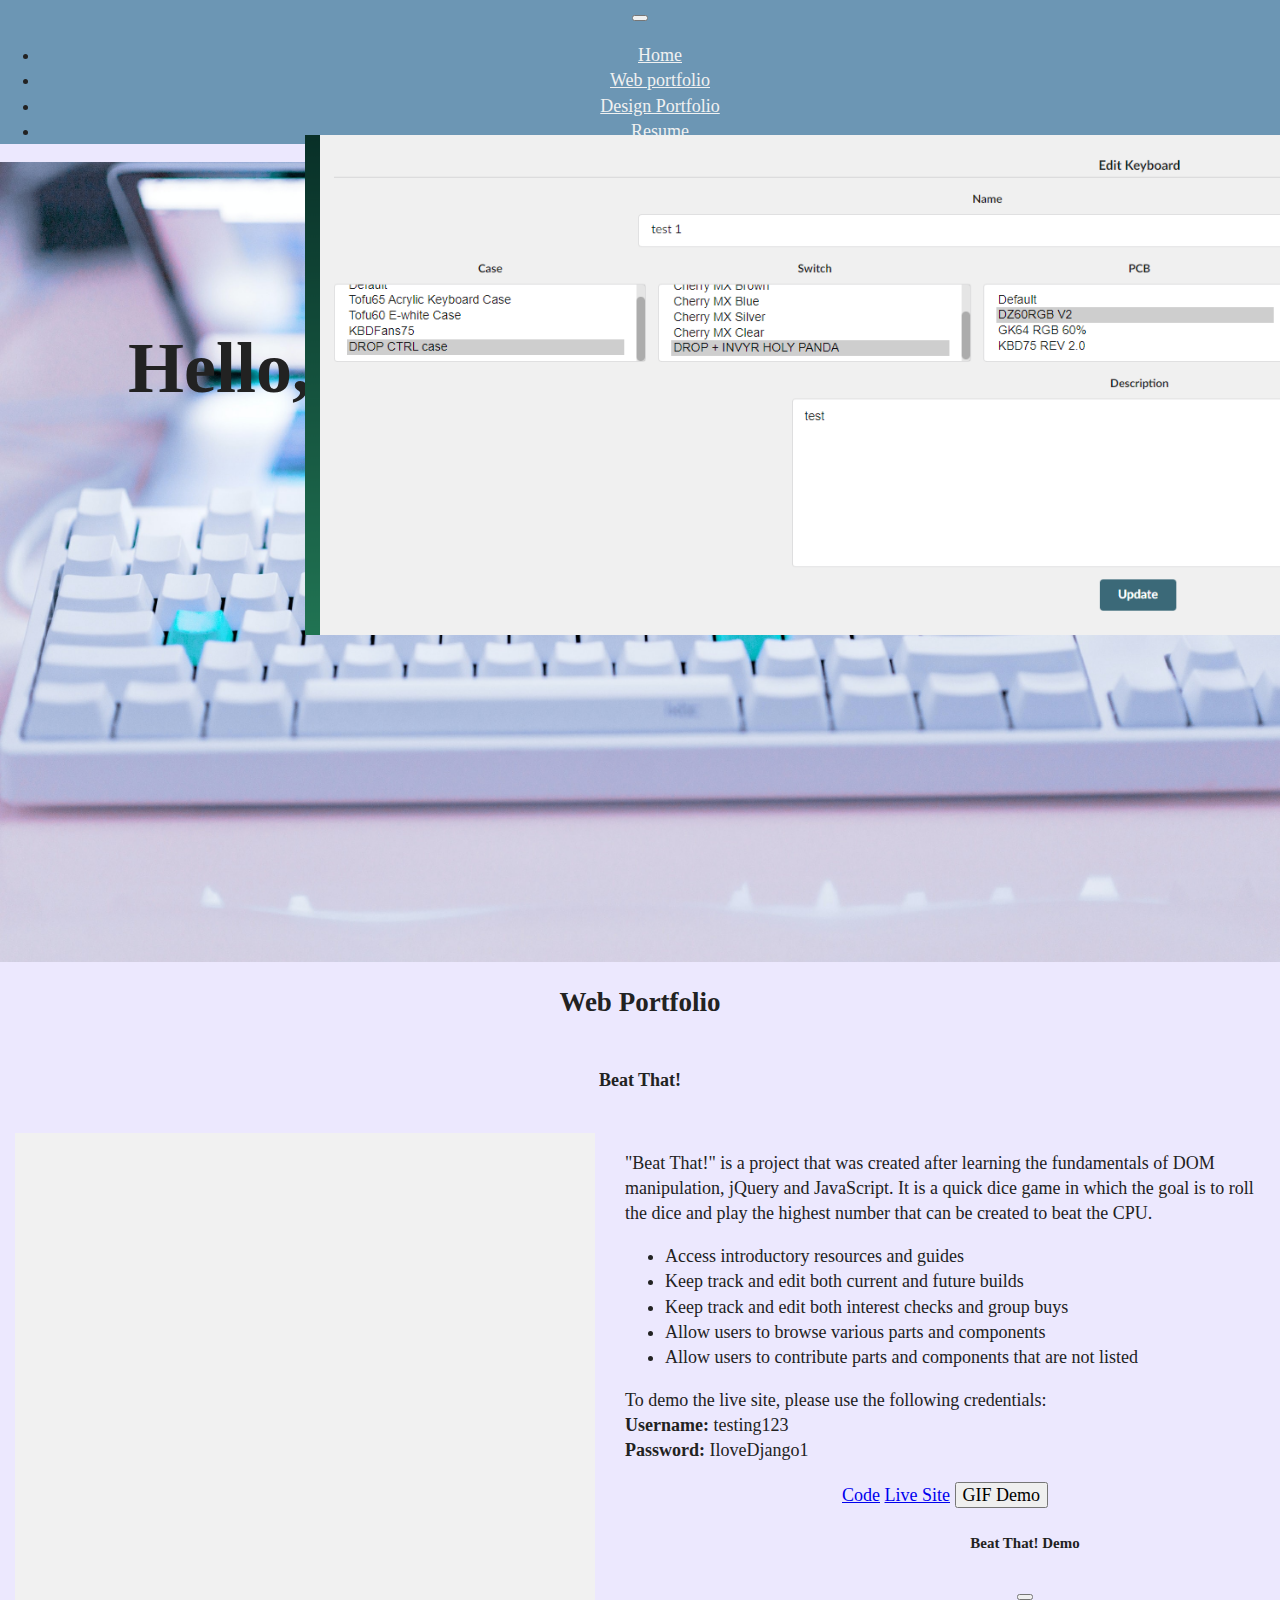
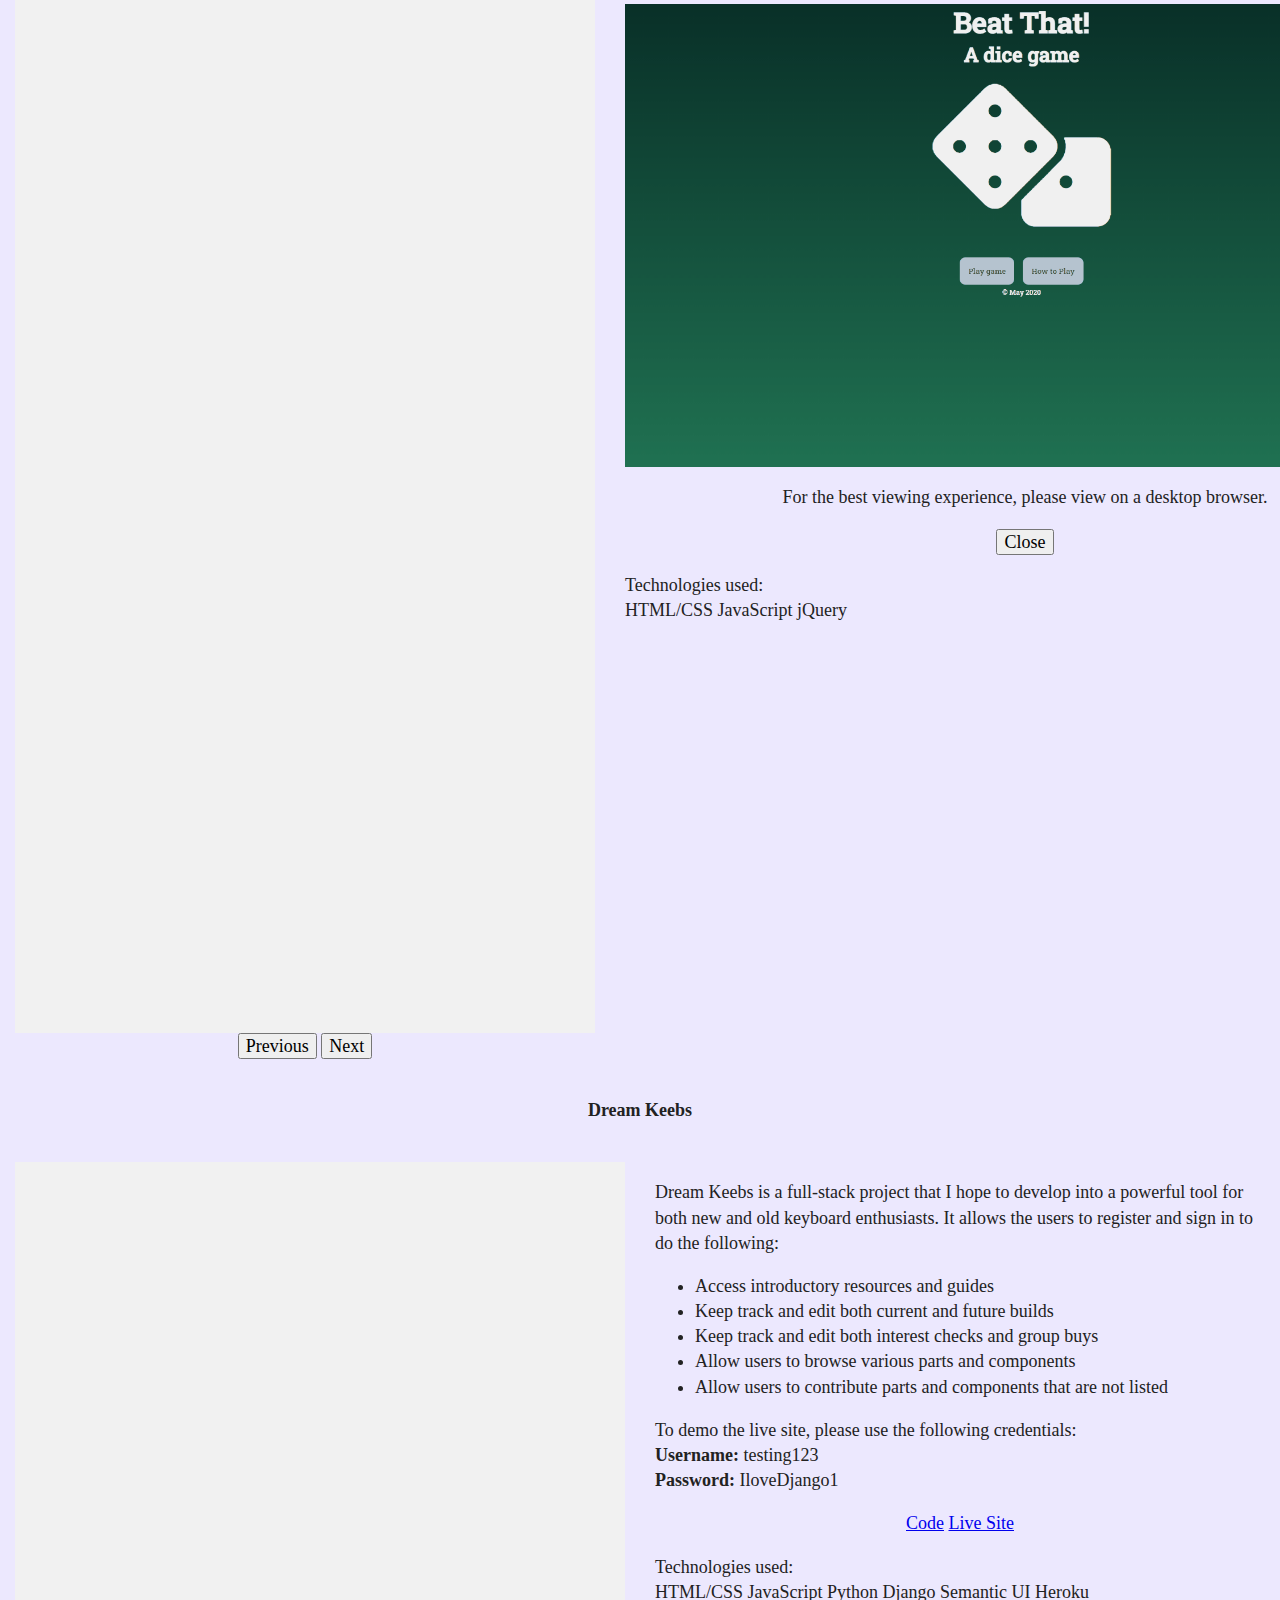
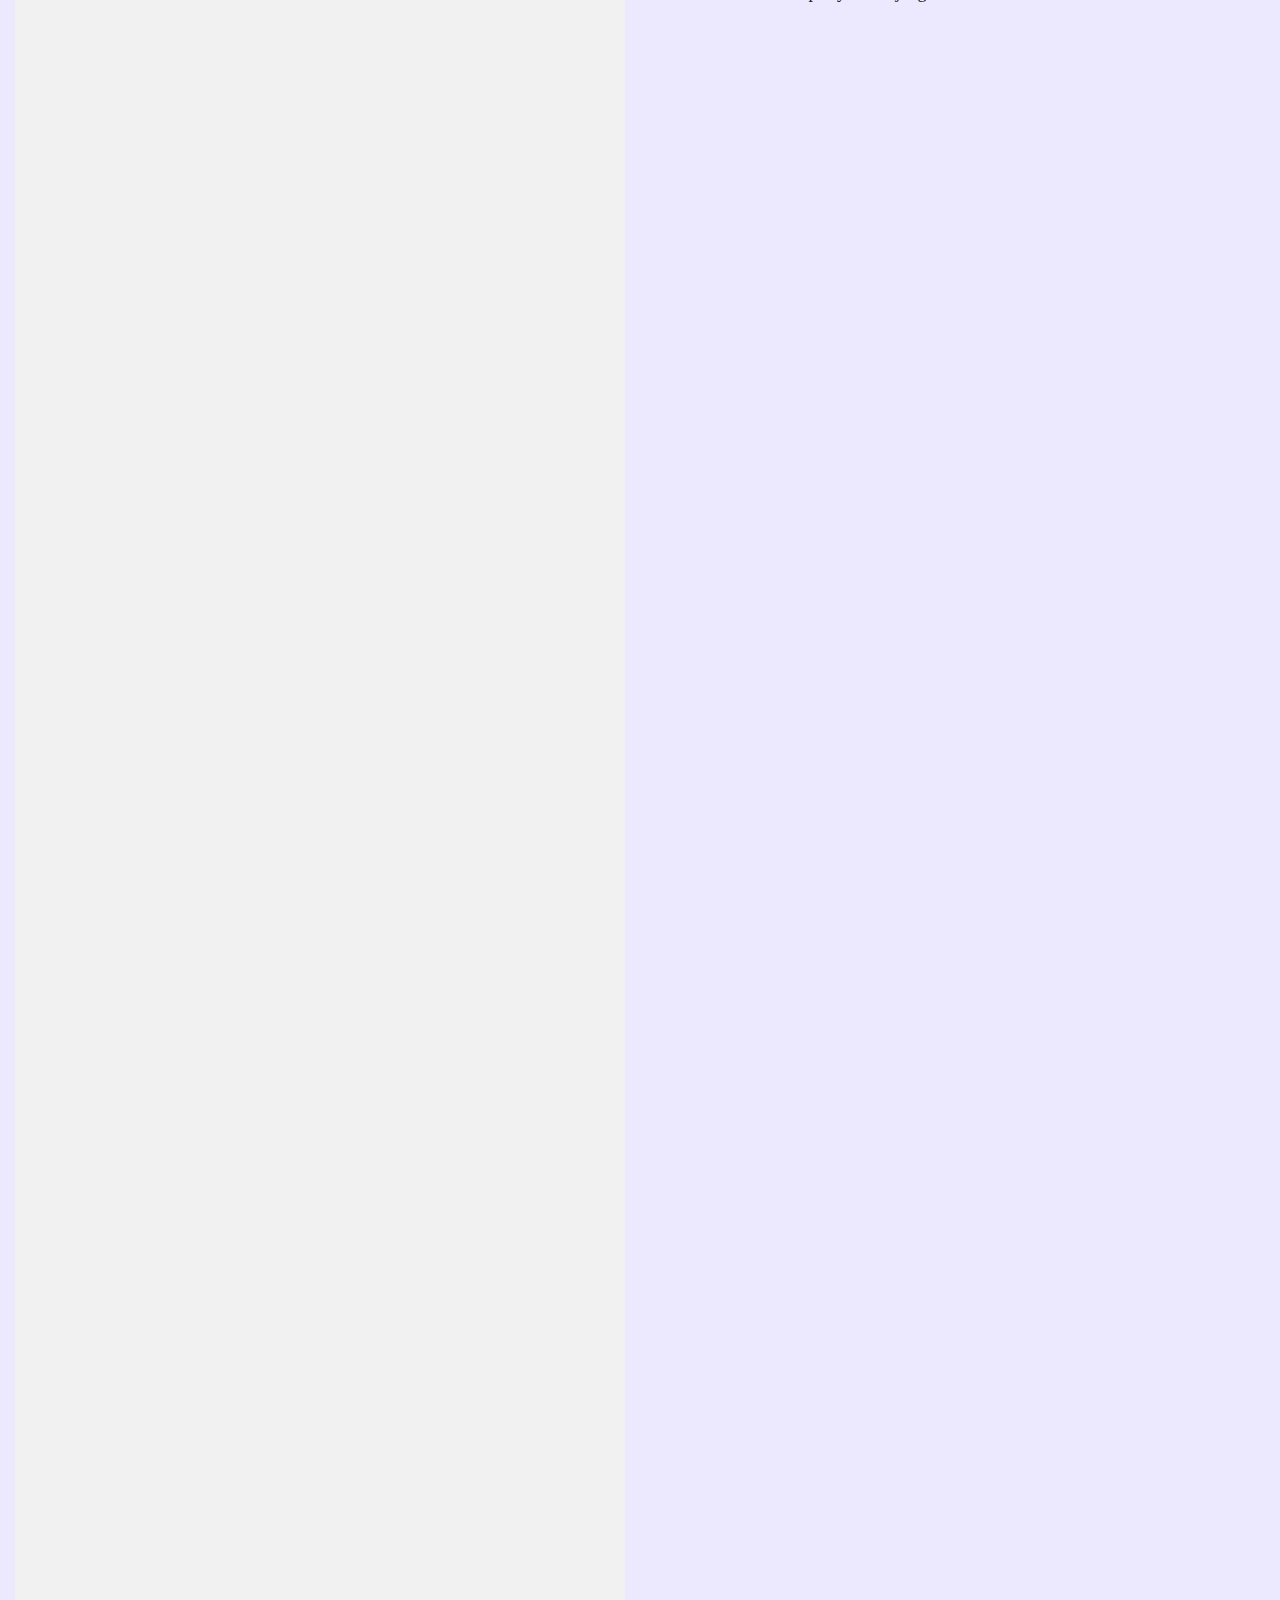
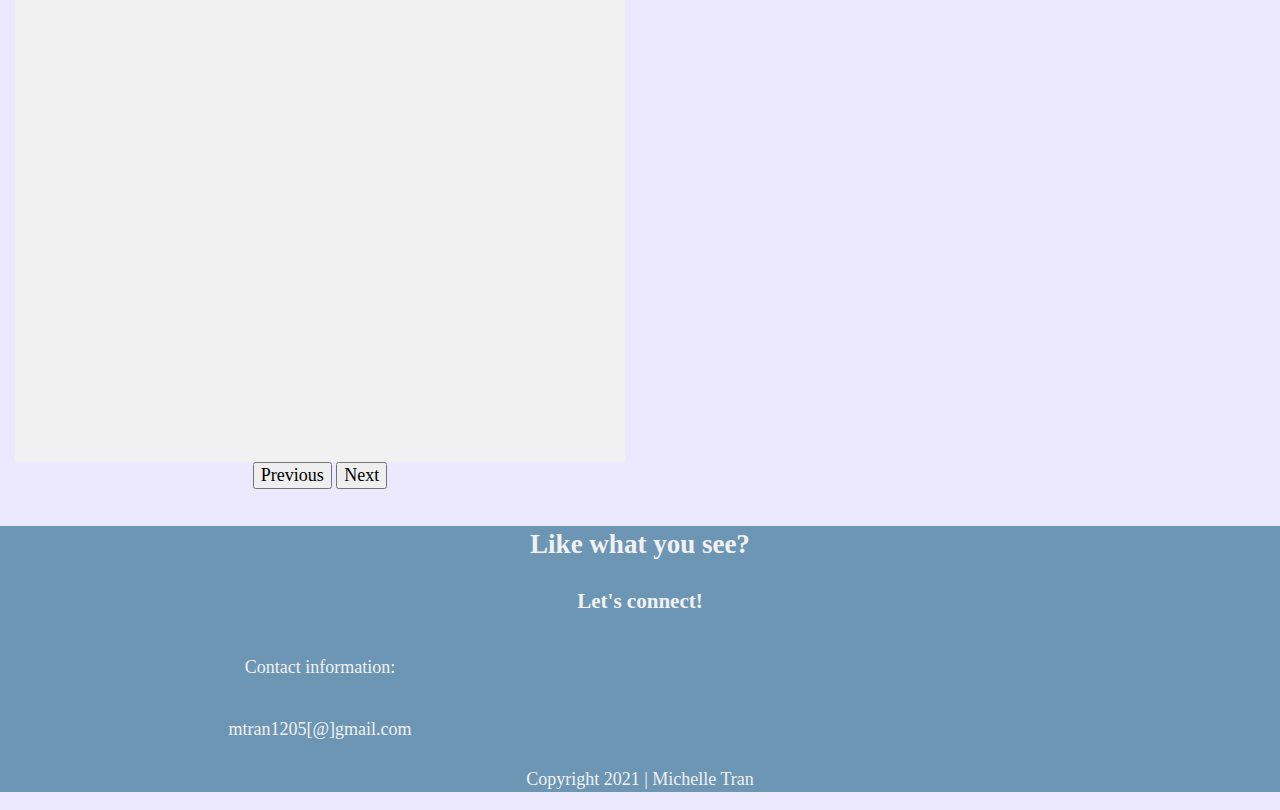
==== index.html @ 9d7ec7cc "Adds header to design page" ====
<!DOCTYPE html>
<html class="no-js" lang="">
  <head>
    <meta charset="utf-8" />
    <title>Michelle Tran Portfolio</title>
    <meta name="description" content="" />
    <meta name="viewport" content="width=device-width, initial-scale=1" />

    <meta property="og:title" content="" />
    <meta property="og:type" content="" />
    <meta property="og:url" content="" />
    <meta property="og:image" content="" />

    <link rel="manifest" href="site.webmanifest" />
    <link rel="apple-touch-icon" href="icon.png" />
    <!-- Place favicon.ico in the root directory -->
    <!-- Bootstrap -->
    <link
      href="https://cdn.jsdelivr.net/npm/bootstrap@5.0.0-beta3/dist/css/bootstrap.min.css"
      rel="stylesheet"
      integrity="sha384-eOJMYsd53ii+scO/bJGFsiCZc+5NDVN2yr8+0RDqr0Ql0h+rP48ckxlpbzKgwra6"
      crossorigin="anonymous"
    />
    <!-- CSS stylesheets -->
    <link rel="stylesheet" href="css/normalize.css" />
    <link rel="stylesheet" href="css/main.css" />
    <!-- fontawesome -->
    <link
      rel="stylesheet"
      href="https://cdnjs.cloudflare.com/ajax/libs/font-awesome/5.15.3/css/all.min.css"
      integrity="sha512-iBBXm8fW90+nuLcSKlbmrPcLa0OT92xO1BIsZ+ywDWZCvqsWgccV3gFoRBv0z+8dLJgyAHIhR35VZc2oM/gI1w=="
      crossorigin="anonymous"
    />
    <!-- Google fonts -->

    <meta name="theme-color" content="#fafafa" />
  </head>

  <body>
    <!-- Header content -->
    <!-- Nav bar -->
    <nav
      class="navbar navbar-expand-lg navbar-light"
      style="background-color: #6c96b4"
    >
      <div class="container-fluid">
        <a class="navbar-brand" href="#"></a>
        <button
          class="navbar-toggler"
          type="button"
          data-bs-toggle="collapse"
          data-bs-target="#navbarTogglerDemo02"
          aria-controls="navbarTogglerDemo02"
          aria-expanded="false"
          aria-label="Toggle navigation"
        >
          <span class="navbar-toggler-icon"></span>
        </button>
        <div class="collapse navbar-collapse" id="navbarTogglerDemo02">
          <ul class="navbar-nav me-auto mb-2 mb-lg-0">
            <li class="nav-item">
              <a class="nav-link" href="index.html">Home</a>
            </li>
            <li class="nav-item">
              <a class="nav-link" href="#web-portfolio">Web portfolio</a>
            </li>
            <li class="nav-item">
              <a class="nav-link" href="/pages/design-page/index.html"
                >Design Portfolio</a
              >
            </li>
            <li class="nav-item">
              <a class="nav-link" href="/pages/resume-page/index.html"
                >Resume</a
              >
            </li>
          </ul>
        </div>
      </div>
    </nav>

    <!-- Hero area -->
    <header>
      <div class="hero-area">
        <h1>Hello, I'm Michelle.</h1>
        <h3 class="about">
          I'm an aspiring web developer with an interest in art, design, and
          keyboards.
        </h3>
      </div>
    </header>

    <!-- Web portfolio content -->
    <div class="container" id="web-portfolio">
      <h2>Web Portfolio</h2>
      <!-- Beat That! -->
      <div class="portfolio-item">
        <h4>Beat That!</h4>
        <div class="portfolio-item-content">
          <div class="portfolio-item-images">
            <!-- Carousel for web images -->
            <div
              id="carousel-1"
              class="carousel slide"
              data-bs-ride="carousel"
              data-bs-interval="false"
            >
              <div class="carousel-inner" role="listbox">
                <div class="carousel-item active">
                  <img
                    src="/img/beat-that/1.png"
                    class="d-block w-100 rounded img-fluid"
                    alt="..."
                  />
                </div>
                <div class="carousel-item">
                  <img
                    src="img/beat-that/2.png"
                    class="d-block w-100 rounded img-fluid"
                    alt="..."
                  />
                </div>
                <div class="carousel-item">
                  <img
                    src="/img/beat-that/3.png"
                    class="d-block w-100 rounded img-fluid"
                    alt="..."
                  />
                </div>
              </div>
              <button
                class="carousel-control-prev"
                type="button"
                data-bs-target="#carousel-1"
                data-bs-slide="prev"
              >
                <span
                  class="carousel-control-prev-icon"
                  aria-hidden="true"
                ></span>
                <span class="visually-hidden">Previous</span>
              </button>
              <button
                class="carousel-control-next"
                type="button"
                data-bs-target="#carousel-1"
                data-bs-slide="next"
              >
                <span
                  class="carousel-control-next-icon"
                  aria-hidden="true"
                ></span>
                <span class="visually-hidden">Next</span>
              </button>
            </div>
          </div>
          <!-- item description -->
          <div class="portfolio-item-info">
            <p class="portfolio-item-description">
              "Beat That!" is a project that was created after learning the
              fundamentals of DOM manipulation, jQuery and JavaScript. It is a
              quick dice game in which the goal is to roll the dice and play the
              highest number that can be created to beat the CPU.
            </p>
            <ul>
              <li>Access introductory resources and guides</li>
              <li>Keep track and edit both current and future builds</li>
              <li>Keep track and edit both interest checks and group buys</li>
              <li>Allow users to browse various parts and components</li>
              <li>
                Allow users to contribute parts and components that are not
                listed
              </li>
            </ul>
            <p class="portfolio-item-description">
              To demo the live site, please use the following credentials:
              <br />
              <b>Username:</b> testing123
              <br />
              <b>Password:</b> IloveDjango1
            </p>
            <div class="buttons">
              <a
                class="btn btn-primary"
                href="https://github.com/meeshers/beat-that"
                target="_BLANK"
                role="button"
                >Code</a
              >
              <a
                class="btn btn-primary"
                href="https://meeshers.github.io/beat-that/"
                target="_BLANK"
                role="button"
                >Live Site</a
              >
              <!-- GIF demo -->
              <!-- Button trigger modal -->
              <button
                type="button"
                class="btn btn-primary"
                data-bs-toggle="modal"
                data-bs-target="#beat-that"
              >
                GIF Demo
              </button>
              <!-- Modal -->
              <div
                class="modal fade"
                id="beat-that"
                tabindex="-1"
                aria-labelledby="beatThat"
                aria-hidden="true"
              >
                <div class="modal-dialog">
                  <div class="modal-content">
                    <div class="modal-header">
                      <h5 class="modal-title" id="beatThat">Beat That! Demo</h5>
                      <button
                        type="button"
                        class="btn-close"
                        data-bs-dismiss="modal"
                        aria-label="Close"
                      ></button>
                    </div>
                    <div class="modal-body">
                      <img
                        src="/img/beat-that/beat-that.gif"
                        alt=""
                        srcset=""
                      />
                      <p>
                        For the best viewing experience, please view on a
                        desktop browser.
                      </p>
                    </div>
                    <div class="modal-footer">
                      <button
                        type="button"
                        class="btn btn-secondary"
                        data-bs-dismiss="modal"
                      >
                        Close
                      </button>
                    </div>
                  </div>
                </div>
              </div>
              <!-- END MODAL -->
            </div>
            <!-- Technologies used -->
            <div class="technologies">
              <p class="portfolio-item-description">
                Technologies used:
                <br />
                <span class="badge rounded-pill bg-primary">HTML/CSS</span>
                <span class="badge rounded-pill bg-primary">JavaScript</span>
                <span class="badge rounded-pill bg-primary">jQuery</span>
              </p>
            </div>
          </div>
        </div>
      </div>

      <!-- Dream  Keebs -->
      <div class="portfolio-item">
        <h4>Dream Keebs</h4>
        <div class="portfolio-item-content">
          <div class="portfolio-item-images">
            <!-- Carousel for web images -->
            <div
              id="carousel-2"
              class="carousel slide"
              data-bs-ride="carousel"
              data-bs-interval="false"
            >
              <div class="carousel-inner" role="listbox">
                <div class="carousel-item active">
                  <img
                    src="/img/keeb-dreams/home.jpg"
                    class="d-block w-100 rounded img-fluid"
                    alt="..."
                  />
                </div>
                <div class="carousel-item">
                  <img
                    src="img/keeb-dreams/profile.png"
                    class="d-block w-100 rounded img-fluid"
                    alt="..."
                  />
                </div>
                <div class="carousel-item">
                  <img
                    src="img/keeb-dreams/discover.png"
                    class="d-block w-100 rounded img-fluid"
                    alt="..."
                  />
                </div>
                <div class="carousel-item">
                  <img
                    src="img/keeb-dreams/parts.png"
                    class="d-block w-100 rounded img-fluid"
                    alt="..."
                  />
                </div>
                <div class="carousel-item">
                  <img
                    src="img/keeb-dreams/edit.png"
                    class="d-block w-100 rounded img-fluid"
                    alt="..."
                  />
                </div>
              </div>
              <button
                class="carousel-control-prev"
                type="button"
                data-bs-target="#carousel-2"
                data-bs-slide="prev"
              >
                <span
                  class="carousel-control-prev-icon"
                  aria-hidden="true"
                ></span>
                <span class="visually-hidden">Previous</span>
              </button>
              <button
                class="carousel-control-next"
                type="button"
                data-bs-target="#carousel-2"
                data-bs-slide="next"
              >
                <span
                  class="carousel-control-next-icon"
                  aria-hidden="true"
                ></span>
                <span class="visually-hidden">Next</span>
              </button>
            </div>
          </div>
          <!-- item description -->
          <div class="portfolio-item-info">
            <p class="portfolio-item-description">
              Dream Keebs is a full-stack project that I hope to develop into a
              powerful tool for both new and old keyboard enthusiasts. It allows
              the users to register and sign in to do the following:
            </p>
            <ul>
              <li>Access introductory resources and guides</li>
              <li>Keep track and edit both current and future builds</li>
              <li>Keep track and edit both interest checks and group buys</li>
              <li>Allow users to browse various parts and components</li>
              <li>
                Allow users to contribute parts and components that are not
                listed
              </li>
            </ul>
            <p class="portfolio-item-description">
              To demo the live site, please use the following credentials:
              <br />
              <b>Username:</b> testing123
              <br />
              <b>Password:</b> IloveDjango1
            </p>
            <div class="buttons">
              <a
                class="btn btn-primary"
                href="https://github.com/meeshers/cute_keebs"
                target="_BLANK"
                role="button"
                >Code</a
              >
              <a
                class="btn btn-primary"
                href="https://dream-keebs.herokuapp.com/"
                target="_BLANK"
                role="button"
                >Live Site</a
              >
              <!-- Add gif demo? -->
            </div>
            <!-- Technologies used -->
            <div class="technologies">
              <p class="portfolio-item-description">
                Technologies used:
                <br />
                <span class="badge rounded-pill bg-primary">HTML/CSS</span>
                <span class="badge rounded-pill bg-primary">JavaScript</span>
                <span class="badge rounded-pill bg-primary">Python</span>
                <span class="badge rounded-pill bg-primary">Django</span>
                <span class="badge rounded-pill bg-primary">Semantic UI</span>
                <span class="badge rounded-pill bg-primary">Heroku</span>
              </p>
            </div>
          </div>
        </div>
      </div>
    </div>

    <!-- End web portfolio -->

    <!-- Footer -->
    <footer>
      <h2>Like what you see?</h2>
      <h3>Let's connect!</h3>
      <div class="footer-content">
        <div class="contact">
          <p>Contact information:</p>
          <i class="fas fa-envelope"></i> mtran1205[@]gmail.com
        </div>
        <div class="social">
          <a href="https://www.linkedin.com/in/mich-tran/" target="_BLANK"
            ><i class="fab fa-linkedin"></i
          ></a>
          <a href="https://github.com/meeshers" target="_BLANK"
            ><i class="fab fa-github-square"></i
          ></a>
        </div>
      </div>
      <p>Copyright 2021 | Michelle Tran</p>
    </footer>

    <!-- Scripts -->
    <script
      src="https://cdn.jsdelivr.net/npm/bootstrap@5.0.0-beta3/dist/js/bootstrap.bundle.min.js"
      integrity="sha384-JEW9xMcG8R+pH31jmWH6WWP0WintQrMb4s7ZOdauHnUtxwoG2vI5DkLtS3qm9Ekf"
      crossorigin="anonymous"
    ></script>
    <script src="js/vendor/modernizr-3.11.2.min.js"></script>
    <script src="js/plugins.js"></script>
    <script src="js/main.js"></script>

    <!-- Google Analytics: change UA-XXXXX-Y to be your site's ID. -->
    <script>
      window.ga = function () {
        ga.q.push(arguments);
      };
      ga.q = [];
      ga.l = +new Date();
      ga("create", "UA-XXXXX-Y", "auto");
      ga("set", "anonymizeIp", true);
      ga("set", "transport", "beacon");
      ga("send", "pageview");
    </script>
    <script src="https://www.google-analytics.com/analytics.js" async></script>
  </body>
</html>
---- css/main.css ----
/*! HTML5 Boilerplate v8.0.0 | MIT License | https://html5boilerplate.com/ */

/* main.css 2.1.0 | MIT License | https://github.com/h5bp/main.css#readme */
/*
 * What follows is the result of much research on cross-browser styling.
 * Credit left inline and big thanks to Nicolas Gallagher, Jonathan Neal,
 * Kroc Camen, and the H5BP dev community and team.
 */

/* ==========================================================================
   Base styles: opinionated defaults
   ========================================================================== */

html {
  color: #222;
  font-size: 1em;
  line-height: 1.4;
}

/*
 * Remove text-shadow in selection highlight:
 * https://twitter.com/miketaylr/status/12228805301
 *
 * Vendor-prefixed and regular ::selection selectors cannot be combined:
 * https://stackoverflow.com/a/16982510/7133471
 *
 * Customize the background color to match your design.
 */

::-moz-selection {
  background: #b3d4fc;
  text-shadow: none;
}

::selection {
  background: #b3d4fc;
  text-shadow: none;
}

/*
 * A better looking default horizontal rule
 */

hr {
  display: block;
  height: 1px;
  border: 0;
  border-top: 1px solid #ccc;
  margin: 1em 0;
  padding: 0;
}

/*
 * Remove the gap between audio, canvas, iframes,
 * images, videos and the bottom of their containers:
 * https://github.com/h5bp/html5-boilerplate/issues/440
 */

audio,
canvas,
iframe,
img,
svg,
video {
  vertical-align: middle;
}

/*
 * Remove default fieldset styles.
 */

fieldset {
  border: 0;
  margin: 0;
  padding: 0;
}

/*
 * Allow only vertical resizing of textareas.
 */

textarea {
  resize: vertical;
}

/* ==========================================================================
   Author's custom styles
   ========================================================================== */
body {
  font-size: 18px;
  text-align: center;
  background-color: #ECE8FE;
}

/* HEADER STYLES */
header {
  background: url("../img/hero-image.jpg");
  background-size: cover;
  background-position: center;
  margin: 0 auto;
  height: 600px;
}

header .hero-area h1 {
  font-size: 2.5em;
  position: absolute;
  top: 25%;
}

header .hero-area h3 {
  font-size: 1.5em;
  position: absolute;
  bottom: 25%;
  padding: 10px;
}

/* NAV BAR STYLES */
.navbar-nav .nav-item .nav-link {
  color: #f1f1f1;
}

/* PORTFOLIO ITEM STYLES */
.portfolio-item {
  display: flex;
  flex-direction: column;
}

.portfolio-item-description {
  text-align: left;
}

.carousel-inner > .carousel-item {
  background-color:#f1f1f1;
  height: 300px;
}

.carousel-inner > .carousel-item > img {
  position: absolute;
  top: 15%;
  max-height: 300px;
  width: auto;
}

.portfolio-item-info ul li{
  text-align: left;
}

.modal-body img {
  width: 100%;
  height: auto;
}

/* FOOTER STYLES */
footer {
  background-color:#6c96b4;
  color: #f1f1f1;
  margin: 0 auto;
}

.footer-content {
  display: flex;
  flex-direction: column;
}

footer i {
  font-size: 2em;
}

.footer-content .social a {
  color: #f1f1f1;
}

/* ----------- Tablets larger than 768px wide ----------- */
@media (min-width: 768px) {

}

/* ----------- Monitors larger than 1200px wide ----------- */
@media (min-width: 1200px) {
  header {
    background: url("../img/hero-image.jpg");
    background-size: cover;
    background-position: center;
    margin: 0 auto;
    height: 800px;
  }

  header .hero-area h1 {
    font-size: 4em;
    position: absolute;
    top: 30%;
    left: 10%;
  }
  
  header .hero-area h3 {
    font-size: 3em;
    position: absolute;
    bottom: 25%;
    right: 3%;
    width: 65%;
  }

  .portfolio-item-content {
    display: flex;
    flex-direction: row;
  }

  .portfolio-item-content .portfolio-item-images,
  .portfolio-item-info {
    width: 50%;
    padding: 15px;
  }

  .carousel-inner > .carousel-item {
    background-color:#f1f1f1;
    height: 500px;
  }
  
  .carousel-inner > .carousel-item > img {
    position: absolute;
    max-height: 500px;
    width: auto;
  }

  .modal-content {
    width: 800px;
    height: auto;
  }

  .footer-content {
    display: flex;
    flex-direction: row;
  }

  .footer-content .contact,
  .footer-content .social {
    width: 50%;
  }

}

/* ==========================================================================
   Helper classes
   ========================================================================== */

/*
 * Hide visually and from screen readers
 */

.hidden,
[hidden] {
  display: none !important;
}

/*
 * Hide only visually, but have it available for screen readers:
 * https://snook.ca/archives/html_and_css/hiding-content-for-accessibility
 *
 * 1. For long content, line feeds are not interpreted as spaces and small width
 *    causes content to wrap 1 word per line:
 *    https://medium.com/@jessebeach/beware-smushed-off-screen-accessible-text-5952a4c2cbfe
 */

.sr-only {
  border: 0;
  clip: rect(0, 0, 0, 0);
  height: 1px;
  margin: -1px;
  overflow: hidden;
  padding: 0;
  position: absolute;
  white-space: nowrap;
  width: 1px;
  /* 1 */
}

/*
 * Extends the .sr-only class to allow the element
 * to be focusable when navigated to via the keyboard:
 * https://www.drupal.org/node/897638
 */

.sr-only.focusable:active,
.sr-only.focusable:focus {
  clip: auto;
  height: auto;
  margin: 0;
  overflow: visible;
  position: static;
  white-space: inherit;
  width: auto;
}

/*
 * Hide visually and from screen readers, but maintain layout
 */

.invisible {
  visibility: hidden;
}

/*
 * Clearfix: contain floats
 *
 * For modern browsers
 * 1. The space content is one way to avoid an Opera bug when the
 *    `contenteditable` attribute is included anywhere else in the document.
 *    Otherwise it causes space to appear at the top and bottom of elements
 *    that receive the `clearfix` class.
 * 2. The use of `table` rather than `block` is only necessary if using
 *    `:before` to contain the top-margins of child elements.
 */

.clearfix::before,
.clearfix::after {
  content: " ";
  display: table;
}

.clearfix::after {
  clear: both;
}

/* ==========================================================================
   EXAMPLE Media Queries for Responsive Design.
   These examples override the primary ('mobile first') styles.
   Modify as content requires.
   ========================================================================== */

@media only screen and (min-width: 35em) {
  /* Style adjustments for viewports that meet the condition */
}

@media print,
  (-webkit-min-device-pixel-ratio: 1.25),
  (min-resolution: 1.25dppx),
  (min-resolution: 120dpi) {
  /* Style adjustments for high resolution devices */
}

/* ==========================================================================
   Print styles.
   Inlined to avoid the additional HTTP request:
   https://www.phpied.com/delay-loading-your-print-css/
   ========================================================================== */

@media print {
  *,
  *::before,
  *::after {
    background: #fff !important;
    color: #000 !important;
    /* Black prints faster */
    box-shadow: none !important;
    text-shadow: none !important;
  }

  a,
  a:visited {
    text-decoration: underline;
  }

  a[href]::after {
    content: " (" attr(href) ")";
  }

  abbr[title]::after {
    content: " (" attr(title) ")";
  }

  /*
   * Don't show links that are fragment identifiers,
   * or use the `javascript:` pseudo protocol
   */
  a[href^="#"]::after,
  a[href^="javascript:"]::after {
    content: "";
  }

  pre {
    white-space: pre-wrap !important;
  }

  pre,
  blockquote {
    border: 1px solid #999;
    page-break-inside: avoid;
  }

  /*
   * Printing Tables:
   * https://web.archive.org/web/20180815150934/http://css-discuss.incutio.com/wiki/Printing_Tables
   */
  thead {
    display: table-header-group;
  }

  tr,
  img {
    page-break-inside: avoid;
  }

  p,
  h2,
  h3 {
    orphans: 3;
    widows: 3;
  }

  h2,
  h3 {
    page-break-after: avoid;
  }
}
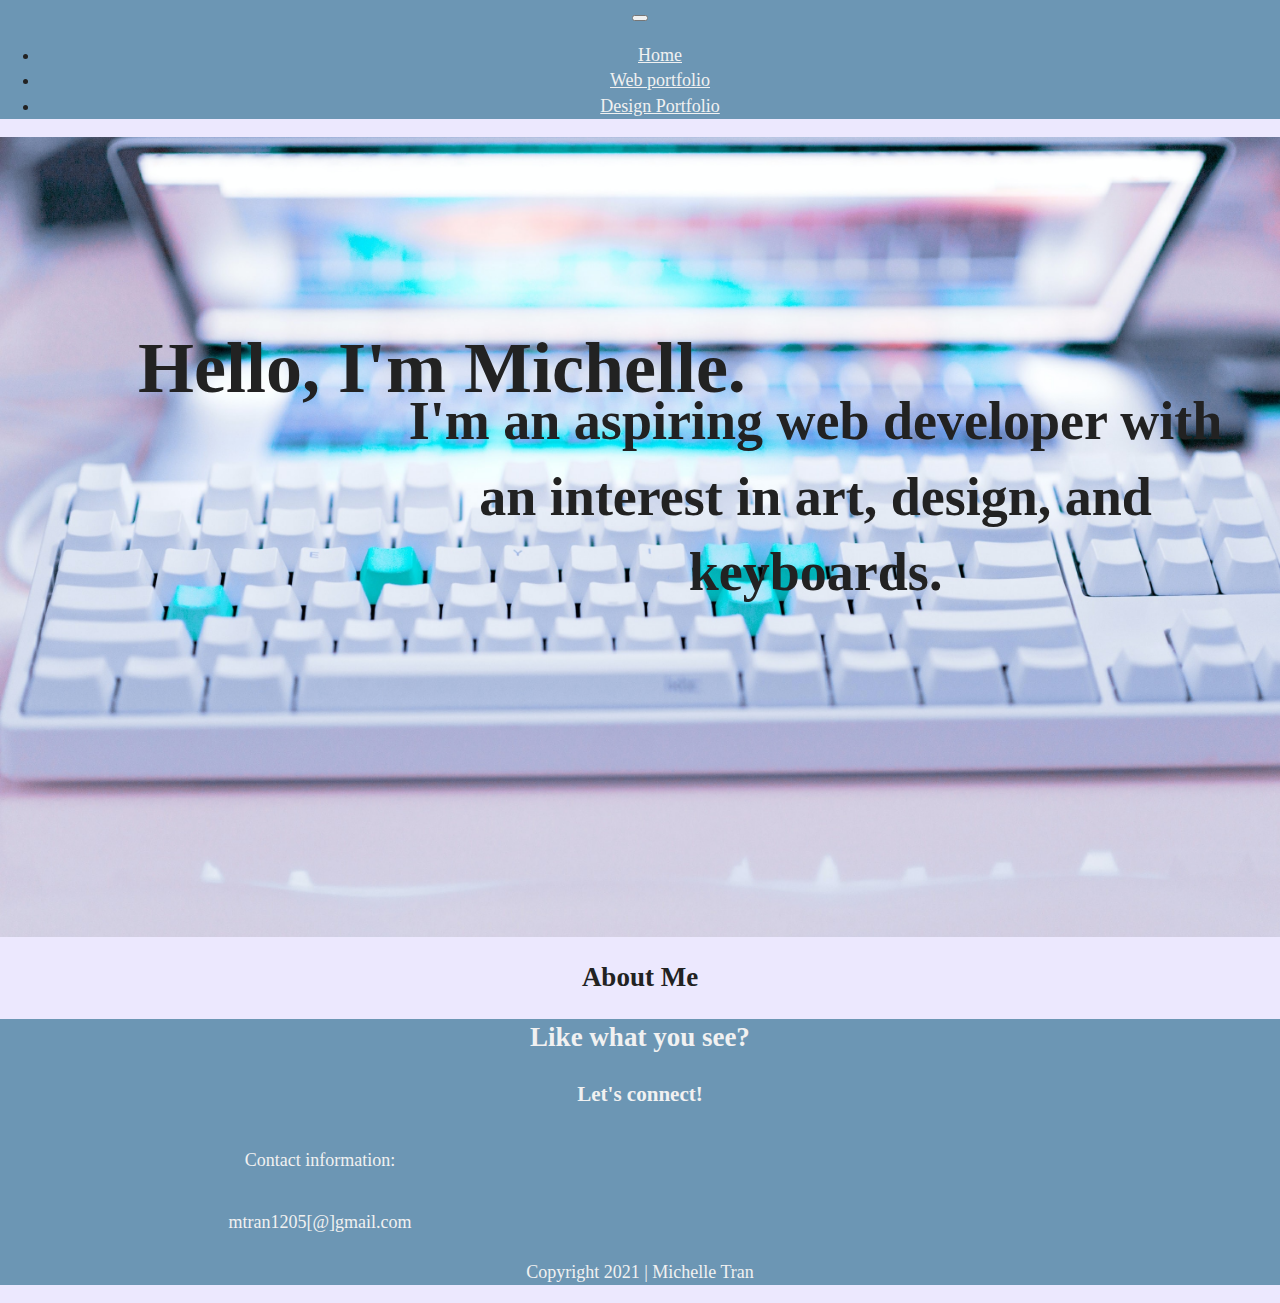
==== commit 1375a11d: "Updated headers for web and design portfolios" ====
--- a/index.html
+++ b/index.html
@@ -62,16 +62,11 @@
               <a class="nav-link" href="index.html">Home</a>
             </li>
             <li class="nav-item">
-              <a class="nav-link" href="#web-portfolio">Web portfolio</a>
+              <a class="nav-link" href="pages/web-page/index.html">Web portfolio</a>
             </li>
             <li class="nav-item">
-              <a class="nav-link" href="/pages/design-page/index.html"
+              <a class="nav-link" href="pages/design-page/index.html"
                 >Design Portfolio</a
-              >
-            </li>
-            <li class="nav-item">
-              <a class="nav-link" href="/pages/resume-page/index.html"
-                >Resume</a
               >
             </li>
           </ul>
@@ -90,313 +85,9 @@
       </div>
     </header>
 
-    <!-- Web portfolio content -->
-    <div class="container" id="web-portfolio">
-      <h2>Web Portfolio</h2>
-      <!-- Beat That! -->
-      <div class="portfolio-item">
-        <h4>Beat That!</h4>
-        <div class="portfolio-item-content">
-          <div class="portfolio-item-images">
-            <!-- Carousel for web images -->
-            <div
-              id="carousel-1"
-              class="carousel slide"
-              data-bs-ride="carousel"
-              data-bs-interval="false"
-            >
-              <div class="carousel-inner" role="listbox">
-                <div class="carousel-item active">
-                  <img
-                    src="/img/beat-that/1.png"
-                    class="d-block w-100 rounded img-fluid"
-                    alt="..."
-                  />
-                </div>
-                <div class="carousel-item">
-                  <img
-                    src="img/beat-that/2.png"
-                    class="d-block w-100 rounded img-fluid"
-                    alt="..."
-                  />
-                </div>
-                <div class="carousel-item">
-                  <img
-                    src="/img/beat-that/3.png"
-                    class="d-block w-100 rounded img-fluid"
-                    alt="..."
-                  />
-                </div>
-              </div>
-              <button
-                class="carousel-control-prev"
-                type="button"
-                data-bs-target="#carousel-1"
-                data-bs-slide="prev"
-              >
-                <span
-                  class="carousel-control-prev-icon"
-                  aria-hidden="true"
-                ></span>
-                <span class="visually-hidden">Previous</span>
-              </button>
-              <button
-                class="carousel-control-next"
-                type="button"
-                data-bs-target="#carousel-1"
-                data-bs-slide="next"
-              >
-                <span
-                  class="carousel-control-next-icon"
-                  aria-hidden="true"
-                ></span>
-                <span class="visually-hidden">Next</span>
-              </button>
-            </div>
-          </div>
-          <!-- item description -->
-          <div class="portfolio-item-info">
-            <p class="portfolio-item-description">
-              "Beat That!" is a project that was created after learning the
-              fundamentals of DOM manipulation, jQuery and JavaScript. It is a
-              quick dice game in which the goal is to roll the dice and play the
-              highest number that can be created to beat the CPU.
-            </p>
-            <ul>
-              <li>Access introductory resources and guides</li>
-              <li>Keep track and edit both current and future builds</li>
-              <li>Keep track and edit both interest checks and group buys</li>
-              <li>Allow users to browse various parts and components</li>
-              <li>
-                Allow users to contribute parts and components that are not
-                listed
-              </li>
-            </ul>
-            <p class="portfolio-item-description">
-              To demo the live site, please use the following credentials:
-              <br />
-              <b>Username:</b> testing123
-              <br />
-              <b>Password:</b> IloveDjango1
-            </p>
-            <div class="buttons">
-              <a
-                class="btn btn-primary"
-                href="https://github.com/meeshers/beat-that"
-                target="_BLANK"
-                role="button"
-                >Code</a
-              >
-              <a
-                class="btn btn-primary"
-                href="https://meeshers.github.io/beat-that/"
-                target="_BLANK"
-                role="button"
-                >Live Site</a
-              >
-              <!-- GIF demo -->
-              <!-- Button trigger modal -->
-              <button
-                type="button"
-                class="btn btn-primary"
-                data-bs-toggle="modal"
-                data-bs-target="#beat-that"
-              >
-                GIF Demo
-              </button>
-              <!-- Modal -->
-              <div
-                class="modal fade"
-                id="beat-that"
-                tabindex="-1"
-                aria-labelledby="beatThat"
-                aria-hidden="true"
-              >
-                <div class="modal-dialog">
-                  <div class="modal-content">
-                    <div class="modal-header">
-                      <h5 class="modal-title" id="beatThat">Beat That! Demo</h5>
-                      <button
-                        type="button"
-                        class="btn-close"
-                        data-bs-dismiss="modal"
-                        aria-label="Close"
-                      ></button>
-                    </div>
-                    <div class="modal-body">
-                      <img
-                        src="/img/beat-that/beat-that.gif"
-                        alt=""
-                        srcset=""
-                      />
-                      <p>
-                        For the best viewing experience, please view on a
-                        desktop browser.
-                      </p>
-                    </div>
-                    <div class="modal-footer">
-                      <button
-                        type="button"
-                        class="btn btn-secondary"
-                        data-bs-dismiss="modal"
-                      >
-                        Close
-                      </button>
-                    </div>
-                  </div>
-                </div>
-              </div>
-              <!-- END MODAL -->
-            </div>
-            <!-- Technologies used -->
-            <div class="technologies">
-              <p class="portfolio-item-description">
-                Technologies used:
-                <br />
-                <span class="badge rounded-pill bg-primary">HTML/CSS</span>
-                <span class="badge rounded-pill bg-primary">JavaScript</span>
-                <span class="badge rounded-pill bg-primary">jQuery</span>
-              </p>
-            </div>
-          </div>
-        </div>
-      </div>
-
-      <!-- Dream  Keebs -->
-      <div class="portfolio-item">
-        <h4>Dream Keebs</h4>
-        <div class="portfolio-item-content">
-          <div class="portfolio-item-images">
-            <!-- Carousel for web images -->
-            <div
-              id="carousel-2"
-              class="carousel slide"
-              data-bs-ride="carousel"
-              data-bs-interval="false"
-            >
-              <div class="carousel-inner" role="listbox">
-                <div class="carousel-item active">
-                  <img
-                    src="/img/keeb-dreams/home.jpg"
-                    class="d-block w-100 rounded img-fluid"
-                    alt="..."
-                  />
-                </div>
-                <div class="carousel-item">
-                  <img
-                    src="img/keeb-dreams/profile.png"
-                    class="d-block w-100 rounded img-fluid"
-                    alt="..."
-                  />
-                </div>
-                <div class="carousel-item">
-                  <img
-                    src="img/keeb-dreams/discover.png"
-                    class="d-block w-100 rounded img-fluid"
-                    alt="..."
-                  />
-                </div>
-                <div class="carousel-item">
-                  <img
-                    src="img/keeb-dreams/parts.png"
-                    class="d-block w-100 rounded img-fluid"
-                    alt="..."
-                  />
-                </div>
-                <div class="carousel-item">
-                  <img
-                    src="img/keeb-dreams/edit.png"
-                    class="d-block w-100 rounded img-fluid"
-                    alt="..."
-                  />
-                </div>
-              </div>
-              <button
-                class="carousel-control-prev"
-                type="button"
-                data-bs-target="#carousel-2"
-                data-bs-slide="prev"
-              >
-                <span
-                  class="carousel-control-prev-icon"
-                  aria-hidden="true"
-                ></span>
-                <span class="visually-hidden">Previous</span>
-              </button>
-              <button
-                class="carousel-control-next"
-                type="button"
-                data-bs-target="#carousel-2"
-                data-bs-slide="next"
-              >
-                <span
-                  class="carousel-control-next-icon"
-                  aria-hidden="true"
-                ></span>
-                <span class="visually-hidden">Next</span>
-              </button>
-            </div>
-          </div>
-          <!-- item description -->
-          <div class="portfolio-item-info">
-            <p class="portfolio-item-description">
-              Dream Keebs is a full-stack project that I hope to develop into a
-              powerful tool for both new and old keyboard enthusiasts. It allows
-              the users to register and sign in to do the following:
-            </p>
-            <ul>
-              <li>Access introductory resources and guides</li>
-              <li>Keep track and edit both current and future builds</li>
-              <li>Keep track and edit both interest checks and group buys</li>
-              <li>Allow users to browse various parts and components</li>
-              <li>
-                Allow users to contribute parts and components that are not
-                listed
-              </li>
-            </ul>
-            <p class="portfolio-item-description">
-              To demo the live site, please use the following credentials:
-              <br />
-              <b>Username:</b> testing123
-              <br />
-              <b>Password:</b> IloveDjango1
-            </p>
-            <div class="buttons">
-              <a
-                class="btn btn-primary"
-                href="https://github.com/meeshers/cute_keebs"
-                target="_BLANK"
-                role="button"
-                >Code</a
-              >
-              <a
-                class="btn btn-primary"
-                href="https://dream-keebs.herokuapp.com/"
-                target="_BLANK"
-                role="button"
-                >Live Site</a
-              >
-              <!-- Add gif demo? -->
-            </div>
-            <!-- Technologies used -->
-            <div class="technologies">
-              <p class="portfolio-item-description">
-                Technologies used:
-                <br />
-                <span class="badge rounded-pill bg-primary">HTML/CSS</span>
-                <span class="badge rounded-pill bg-primary">JavaScript</span>
-                <span class="badge rounded-pill bg-primary">Python</span>
-                <span class="badge rounded-pill bg-primary">Django</span>
-                <span class="badge rounded-pill bg-primary">Semantic UI</span>
-                <span class="badge rounded-pill bg-primary">Heroku</span>
-              </p>
-            </div>
-          </div>
-        </div>
-      </div>
+    <div class="contaner">
+      <h2>About Me</h2>
     </div>
-
-    <!-- End web portfolio -->
 
     <!-- Footer -->
     <footer>
--- a/css/main.css
+++ b/css/main.css
@@ -92,7 +92,7 @@
   background-color: #ECE8FE;
 }
 
-/* HEADER STYLES */
+/* HEADER STYLES MAIN */
 header {
   background: url("../img/hero-image.jpg");
   background-size: cover;
@@ -105,6 +105,7 @@
   font-size: 2.5em;
   position: absolute;
   top: 25%;
+  padding-left: 10px;
 }
 
 header .hero-area h3 {
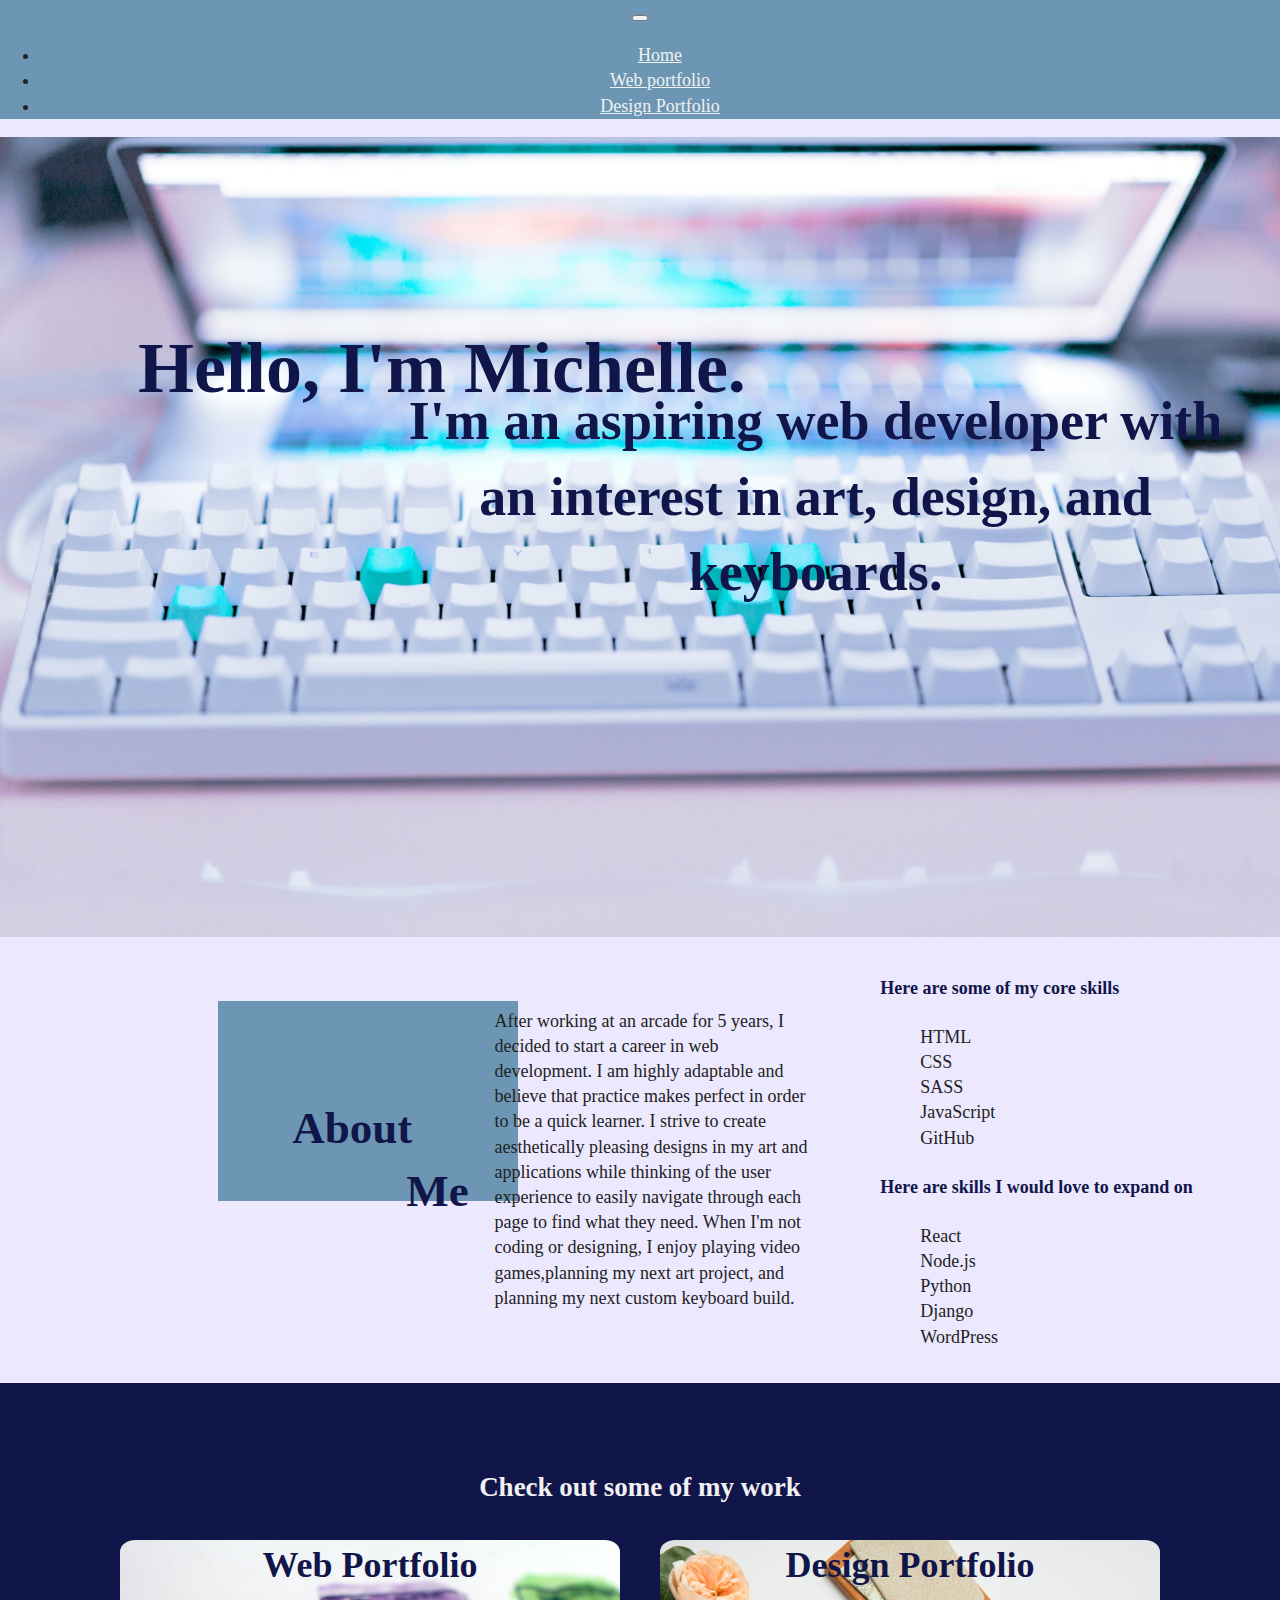
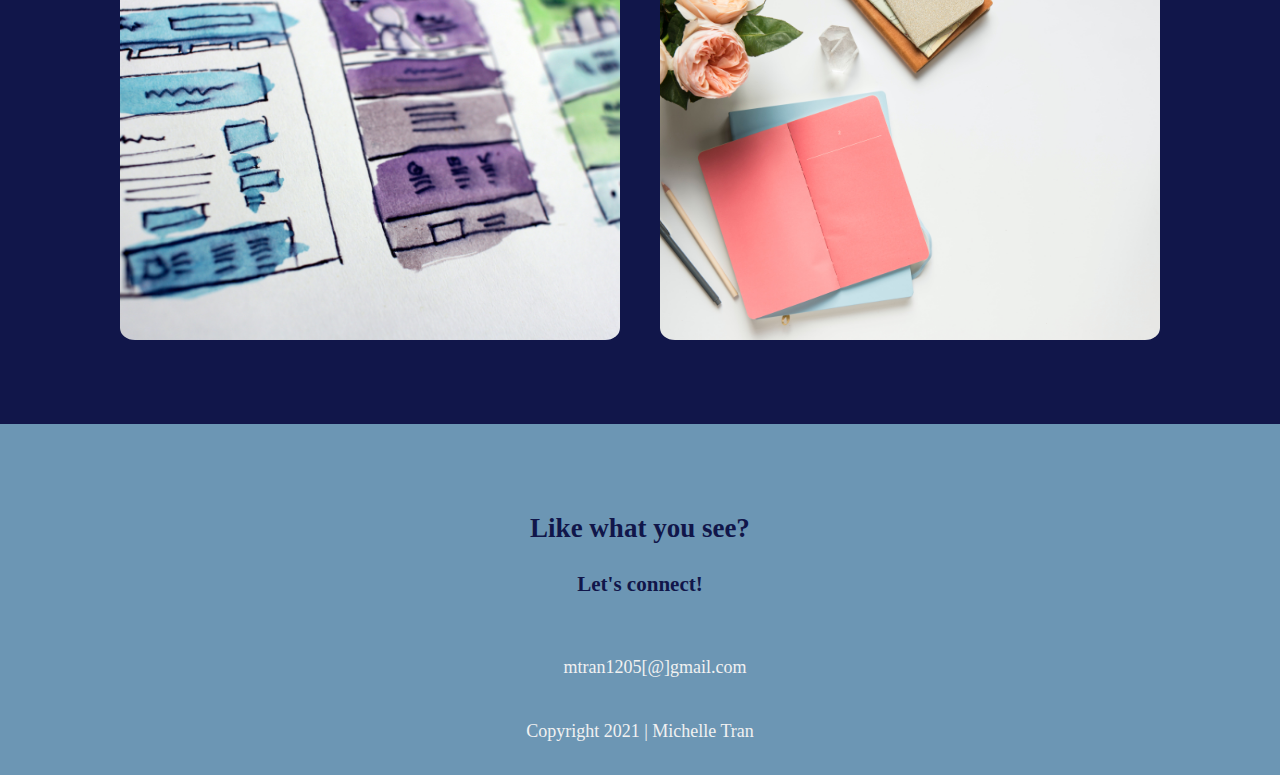
==== commit df6ebb3e: "Adds more content and styling to main index.html" ====
--- a/index.html
+++ b/index.html
@@ -62,7 +62,9 @@
               <a class="nav-link" href="index.html">Home</a>
             </li>
             <li class="nav-item">
-              <a class="nav-link" href="pages/web-page/index.html">Web portfolio</a>
+              <a class="nav-link" href="pages/web-page/index.html"
+                >Web portfolio</a
+              >
             </li>
             <li class="nav-item">
               <a class="nav-link" href="pages/design-page/index.html"
@@ -78,15 +80,76 @@
     <header>
       <div class="hero-area">
         <h1>Hello, I'm Michelle.</h1>
-        <h3 class="about">
+        <h3 class="description">
           I'm an aspiring web developer with an interest in art, design, and
           keyboards.
         </h3>
       </div>
     </header>
 
-    <div class="contaner">
-      <h2>About Me</h2>
+    <div class="blue-container"></div>
+    <div class="about container">
+      <h2 class="about-title">
+        About <br />
+        <span>Me</span>
+      </h2>
+      <hr />
+      <p class="about-description">
+        After working at an arcade for 5 years, I decided to start a career in
+        web development. I am highly adaptable and believe that practice makes
+        perfect in order to be a quick learner. I strive to create aesthetically
+        pleasing designs in my art and applications while thinking of the user
+        experience to easily navigate through each page to find what they need.
+        When I'm not coding or designing, I enjoy playing video games,planning
+        my next art project, and planning my next custom keyboard build.
+      </p>
+      <div class="skills">
+        <div class="core-skills">
+          <h4>Here are some of my core skills</h4>
+          <ul>
+            <li>HTML</li>
+            <li>CSS</li>
+            <li>SASS</li>
+            <li>JavaScript</li>
+            <li>GitHub</li>
+          </ul>
+        </div>
+        <div class="learn">
+          <h4>Here are skills I would love to expand on</h4>
+          <ul>
+            <li>React</li>
+            <li>Node.js</li>
+            <li>Python</li>
+            <li>Django</li>
+            <li>WordPress</li>
+          </ul>
+        </div>
+      </div>
+    </div>
+
+    <!-- Button navigations to portfolios -->
+    <div class="portfolio-redirect">
+      <h2>Check out some of my work</h2>
+      <!-- Mobile only -->
+      <div class="mobile-buttons">
+        <a
+          class="btn btn-primary"
+          href="pages/web-page/index.html"
+          role="button"
+          >Web Portfolio</a
+        >
+        <a
+          class="btn btn-primary"
+          href="pages/design-page/index.html"
+          role="button"
+          >Design Portfolio</a
+        >
+      </div>
+      <!-- tablet and above -->
+      <div class="thumbnails">
+        <a href="pages/web-page/index.html"><div class="web">Web Portfolio</div></a>
+        <a href="pages/design-page/index.html"><div class="design">Design Portfolio</div></a>
+      </div>
     </div>
 
     <!-- Footer -->
@@ -94,10 +157,6 @@
       <h2>Like what you see?</h2>
       <h3>Let's connect!</h3>
       <div class="footer-content">
-        <div class="contact">
-          <p>Contact information:</p>
-          <i class="fas fa-envelope"></i> mtran1205[@]gmail.com
-        </div>
         <div class="social">
           <a href="https://www.linkedin.com/in/mich-tran/" target="_BLANK"
             ><i class="fab fa-linkedin"></i
@@ -105,6 +164,9 @@
           <a href="https://github.com/meeshers" target="_BLANK"
             ><i class="fab fa-github-square"></i
           ></a>
+        </div>
+        <div class="contact">
+          <i class="fas fa-envelope"></i> mtran1205[@]gmail.com
         </div>
       </div>
       <p>Copyright 2021 | Michelle Tran</p>
--- a/css/main.css
+++ b/css/main.css
@@ -92,6 +92,10 @@
   background-color: #ECE8FE;
 }
 
+h1, h2, h3, h4, h5, h6 {
+  color: #11164A;
+}
+
 /* HEADER STYLES MAIN */
 header {
   background: url("../img/hero-image.jpg");
@@ -120,6 +124,55 @@
   color: #f1f1f1;
 }
 
+/* ABOUT ME STYLES */
+.about {
+  padding: 15px;
+  display: flex;
+  justify-content: space-evenly;
+  align-items: center;
+  flex-direction: column;
+  text-align: left;
+}
+
+.about-title {
+  font-size: 2.5em;
+  margin-left: -35%;
+}
+
+.about-title span {
+  margin-left: 85%;
+}
+
+.about-description {
+  padding-left: 10px;
+}
+
+.about hr {
+  width: 100%;
+  background-color: #223c4e;
+  border: 6px solid #223c4e;
+  border-radius: 4px;;
+}
+
+.skills ul li {
+  list-style-type: none;
+}
+
+/* PORTFOLIO REDIRECT */
+.portfolio-redirect {
+  padding: 10% 0 10% 0;
+  background-color: #11164A;
+}
+
+.portfolio-redirect h2 {
+  color: #f1f1f1;
+  margin-bottom: 10%;
+}
+
+.portfolio-redirect .thumbnails {
+  display: none;
+}
+
 /* PORTFOLIO ITEM STYLES */
 .portfolio-item {
   display: flex;
@@ -156,6 +209,7 @@
   background-color:#6c96b4;
   color: #f1f1f1;
   margin: 0 auto;
+  padding: 10% 0 10% 0;
 }
 
 .footer-content {
@@ -174,10 +228,15 @@
 /* ----------- Tablets larger than 768px wide ----------- */
 @media (min-width: 768px) {
 
+  /* ABOUT STYLES */
+  .about hr {
+    display: none;
+  }
 }
 
 /* ----------- Monitors larger than 1200px wide ----------- */
 @media (min-width: 1200px) {
+  /* HEADER STYLES */
   header {
     background: url("../img/hero-image.jpg");
     background-size: cover;
@@ -201,6 +260,94 @@
     width: 65%;
   }
 
+  /* ABOUT STYLES */
+  .about {
+    padding: 15px;
+    display: flex;
+    justify-content: space-evenly;
+    align-items: center;
+    flex-direction: row;
+  }
+  
+  .about-description {
+    width: 33%;
+  }
+
+  .about-title {
+    font-size: 2.5em;
+    margin-left: -10%;
+  }
+  
+  .about-title span {
+    margin-left: 95%;
+  }
+
+  .blue-container {
+    float: left;
+    left: 17%;
+    position: relative;
+    background-color:#6c96b4;
+    width: 300px;
+    height: 200px;
+    margin-top: 5%;
+    z-index: -1;
+  }
+
+  /* PORTFOLIO REDIRECT */
+  .portfolio-redirect {
+    padding: 5% 0 5% 0;
+    background-color: #11164A;
+  }
+  
+  .portfolio-redirect h2 {
+    color: #f1f1f1;
+    margin-bottom: 1%;
+  }
+
+  .mobile-buttons {
+    display: none;
+  }
+
+  .portfolio-redirect .thumbnails {
+    display: flex;
+    justify-content: center;
+    align-items: center;
+  }
+
+  .portfolio-redirect .thumbnails a {
+    text-decoration: none;
+    padding: 20px;
+    font-size: 2em;
+    color: #11164A;
+    font-weight: bold;
+  }
+
+  .portfolio-redirect .thumbnails a:hover {
+    opacity: 75%;
+    color: #1f1f1f;
+  }
+
+  .thumbnails .web {
+    background: url("../img/web-image.jpg");
+    background-size: cover;
+    background-position: center;
+    margin: 0 auto;
+    height: 400px;
+    width: 500px;
+    border-radius: 3%;
+  }
+
+  .thumbnails .design {
+    background: url("../img/design-image.jpg");
+    background-size: cover;
+    background-position: center;
+    margin: 0 auto;
+    height: 400px;
+    width: 500px;
+    border-radius: 3%;
+  }
+
+  /* PORTFOLIO ITEMS */
   .portfolio-item-content {
     display: flex;
     flex-direction: row;
@@ -228,14 +375,20 @@
     height: auto;
   }
 
+  /* FOOTER STYLES */
+  footer {
+    padding: 5% 0 1% 0;
+  }
   .footer-content {
     display: flex;
     flex-direction: row;
+    justify-content: center;
+    align-items: center;
   }
 
   .footer-content .contact,
   .footer-content .social {
-    width: 50%;
+    padding: 15px;
   }
 
 }
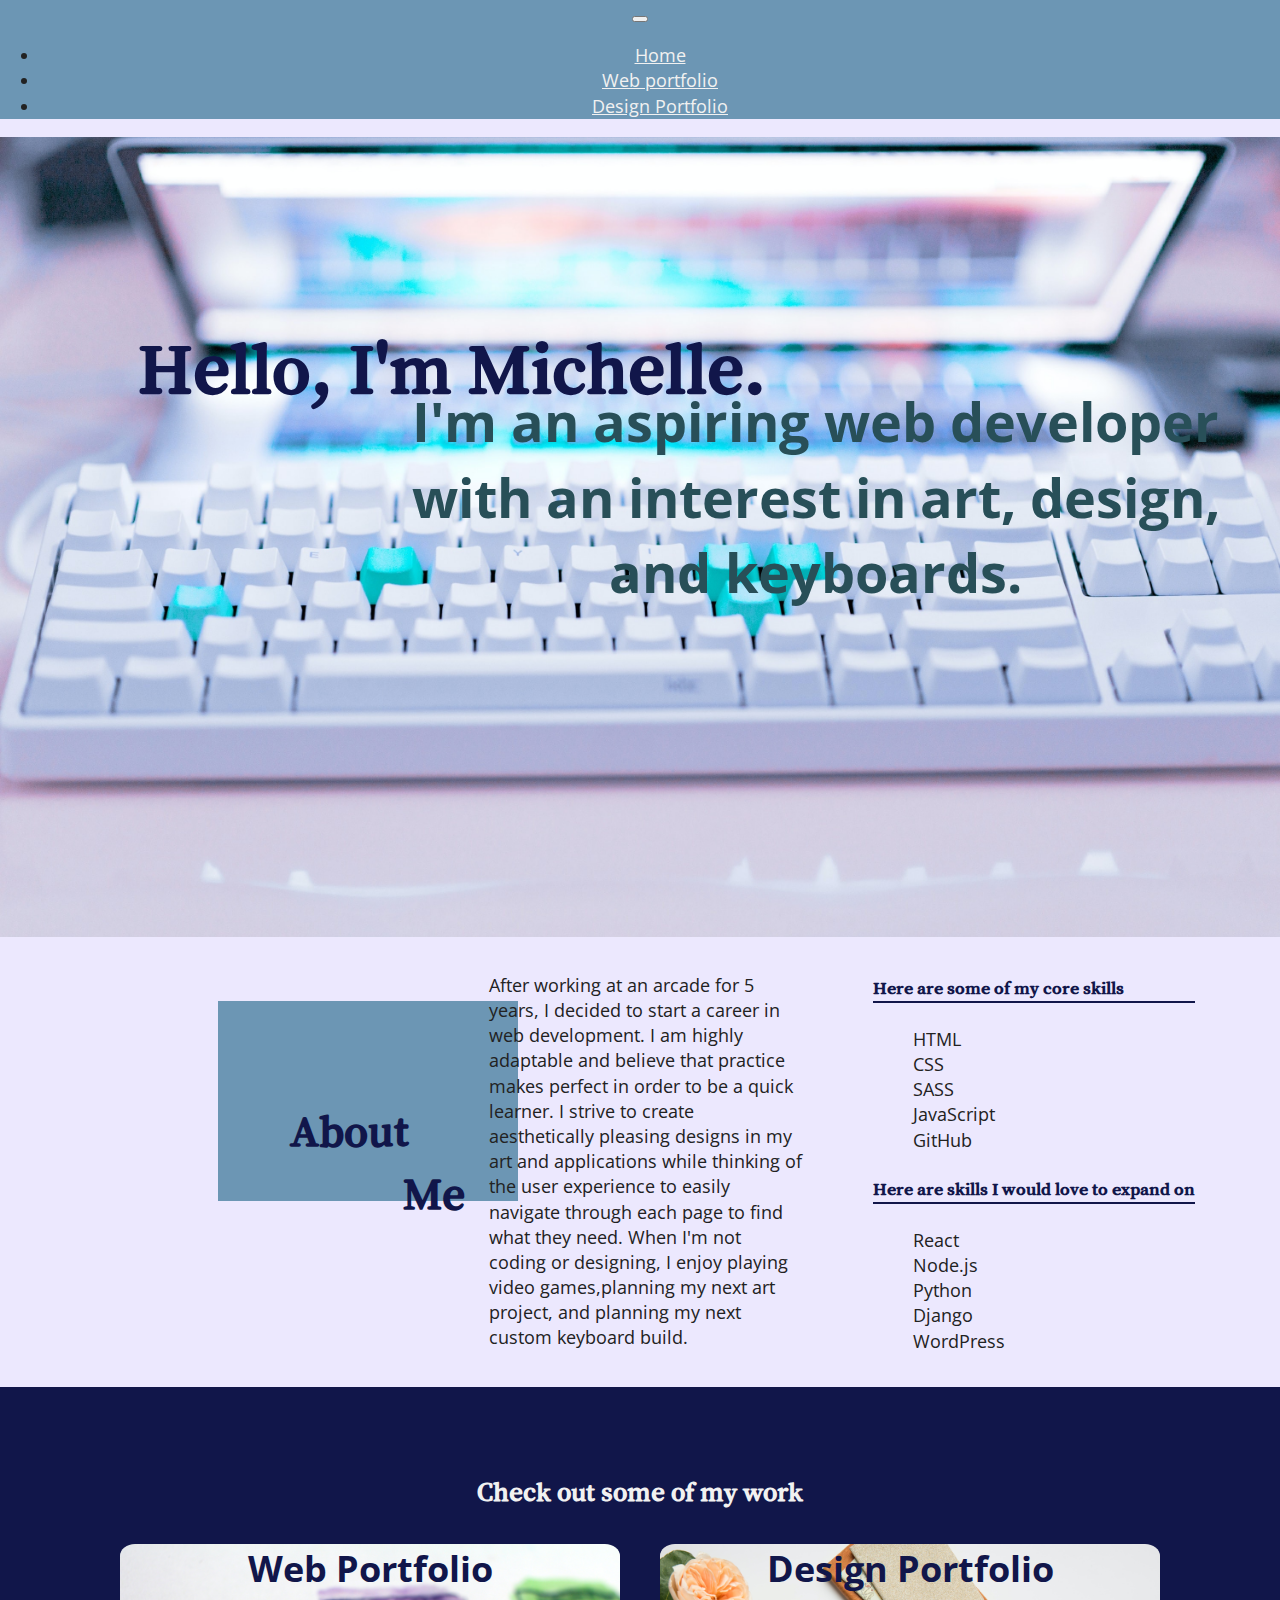
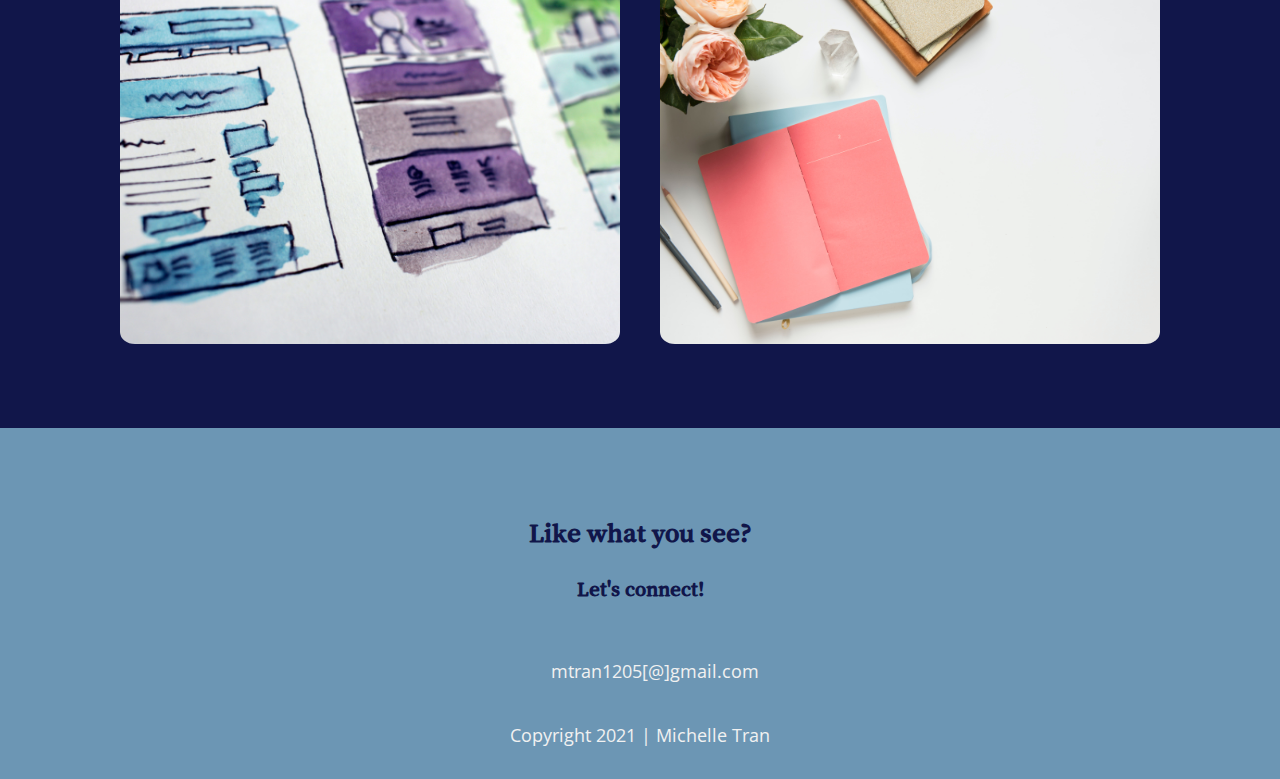
==== commit fed87657: "Added google fonts" ====
--- a/index.html
+++ b/index.html
@@ -32,7 +32,11 @@
       crossorigin="anonymous"
     />
     <!-- Google fonts -->
-
+    <link rel="preconnect" href="https://fonts.gstatic.com" />
+    <link
+      href="https://fonts.googleapis.com/css2?family=Open+Sans&family=Song+Myung&display=swap"
+      rel="stylesheet"
+    />
     <meta name="theme-color" content="#fafafa" />
   </head>
 
@@ -147,8 +151,12 @@
       </div>
       <!-- tablet and above -->
       <div class="thumbnails">
-        <a href="pages/web-page/index.html"><div class="web">Web Portfolio</div></a>
-        <a href="pages/design-page/index.html"><div class="design">Design Portfolio</div></a>
+        <a href="pages/web-page/index.html"
+          ><div class="web">Web Portfolio</div></a
+        >
+        <a href="pages/design-page/index.html"
+          ><div class="design">Design Portfolio</div></a
+        >
       </div>
     </div>
 
--- a/css/main.css
+++ b/css/main.css
@@ -90,10 +90,13 @@
   font-size: 18px;
   text-align: center;
   background-color: #ECE8FE;
+  font-family: 'Open Sans', sans-serif;
 }
 
 h1, h2, h3, h4, h5, h6 {
   color: #11164A;
+  font-family: 'Song Myung', serif;
+  font-weight: bold;
 }
 
 /* HEADER STYLES MAIN */
@@ -117,6 +120,8 @@
   position: absolute;
   bottom: 25%;
   padding: 10px;
+  font-family: 'Open Sans', sans-serif;
+  color: #284f58;
 }
 
 /* NAV BAR STYLES */
@@ -149,13 +154,17 @@
 
 .about hr {
   width: 100%;
-  background-color: #223c4e;
-  border: 6px solid #223c4e;
+  background-color: #11164A;
+  border: 6px solid #11164A;
   border-radius: 4px;;
 }
 
 .skills ul li {
   list-style-type: none;
+}
+
+.skills h4 {
+  border-bottom: 2px solid #11164A;
 }
 
 /* PORTFOLIO REDIRECT */
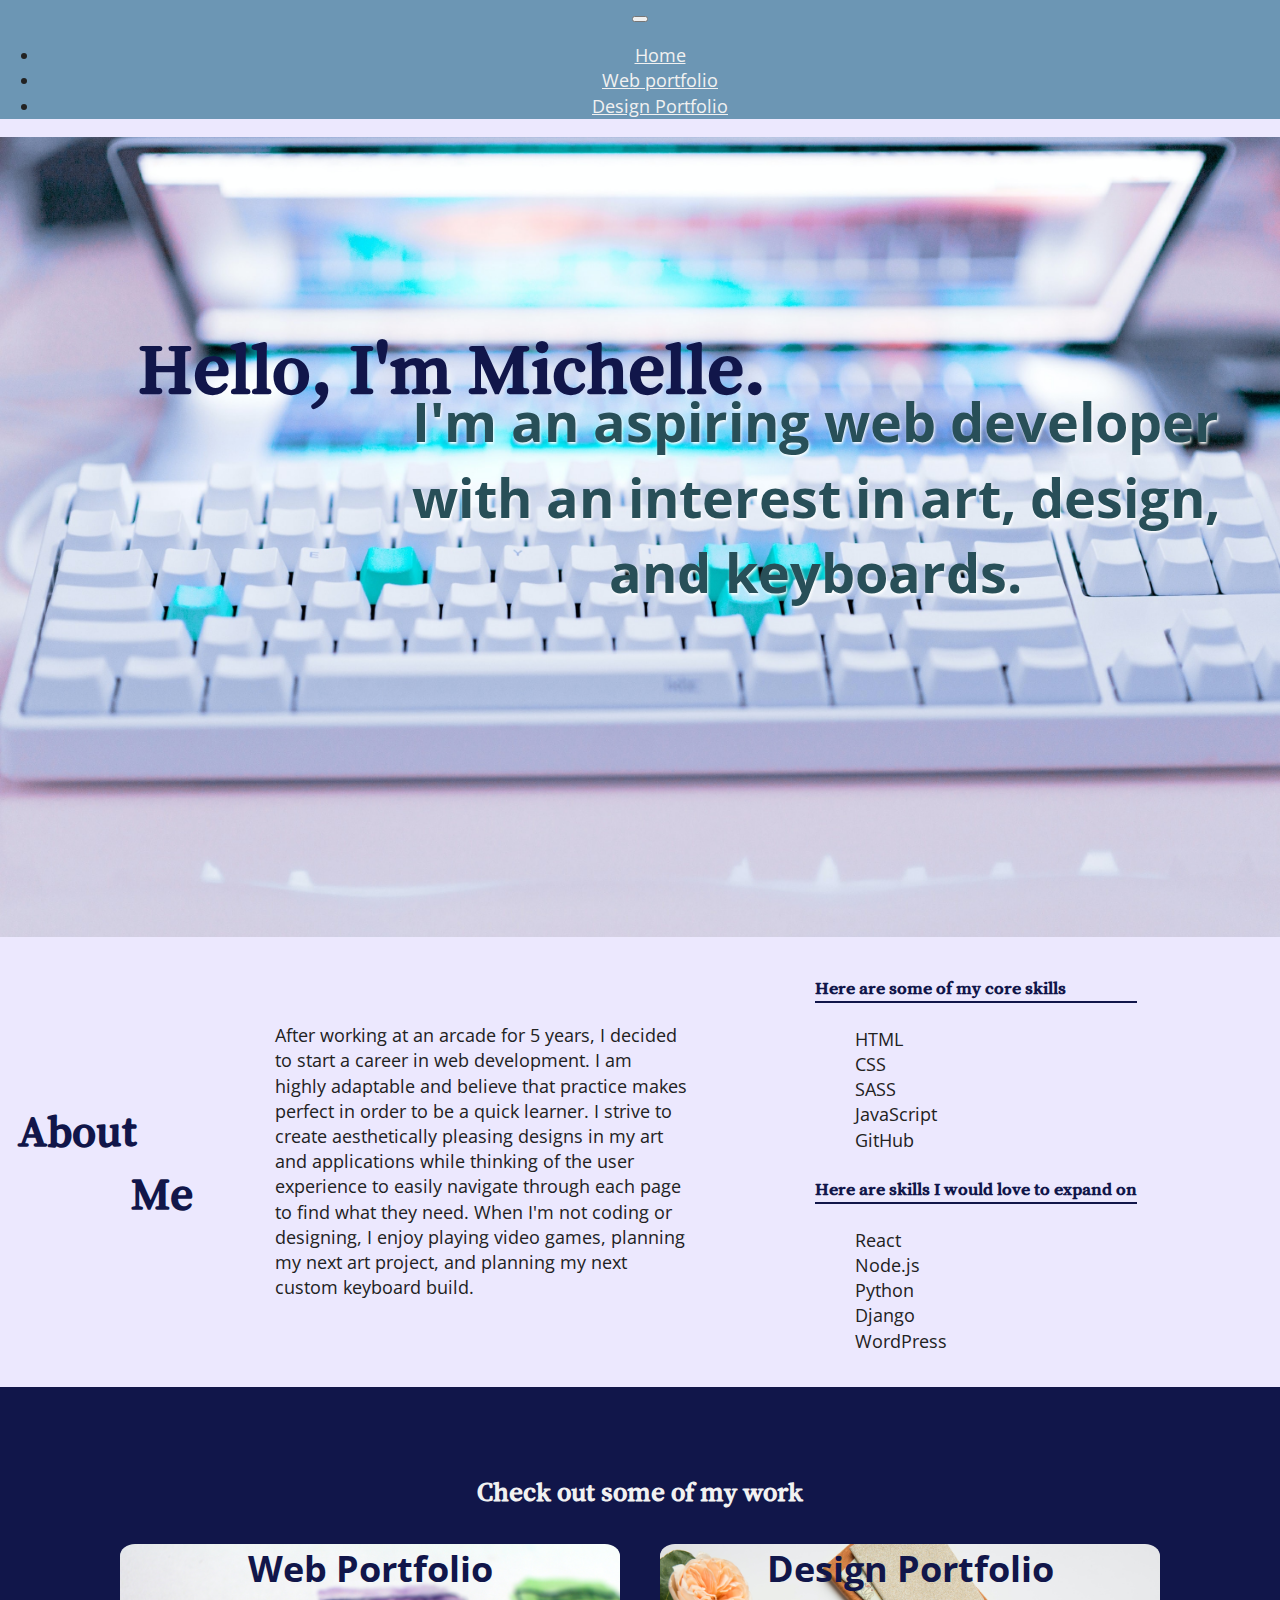
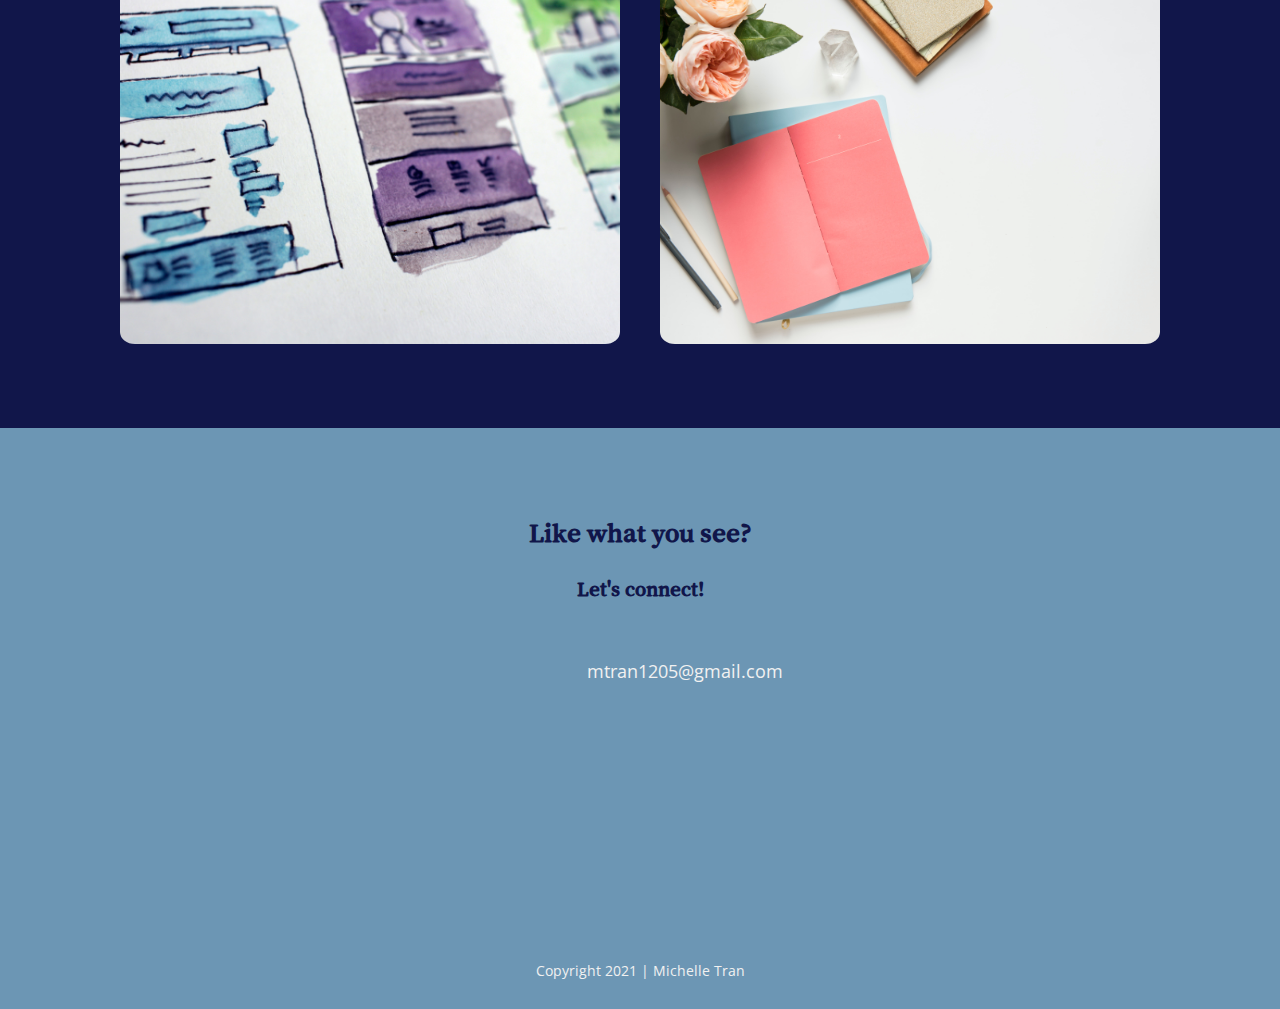
==== commit a5ae7435: "Added more web portfolio content" ====
--- a/index.html
+++ b/index.html
@@ -45,7 +45,7 @@
     <!-- Nav bar -->
     <nav
       class="navbar navbar-expand-lg navbar-light"
-      style="background-color: #6c96b4"
+      style="background-color: #6c96b4;"
     >
       <div class="container-fluid">
         <a class="navbar-brand" href="#"></a>
@@ -91,7 +91,6 @@
       </div>
     </header>
 
-    <div class="blue-container"></div>
     <div class="about container">
       <h2 class="about-title">
         About <br />
@@ -104,7 +103,7 @@
         perfect in order to be a quick learner. I strive to create aesthetically
         pleasing designs in my art and applications while thinking of the user
         experience to easily navigate through each page to find what they need.
-        When I'm not coding or designing, I enjoy playing video games,planning
+        When I'm not coding or designing, I enjoy playing video games, planning
         my next art project, and planning my next custom keyboard build.
       </p>
       <div class="skills">
@@ -174,10 +173,10 @@
           ></a>
         </div>
         <div class="contact">
-          <i class="fas fa-envelope"></i> mtran1205[@]gmail.com
-        </div>
-      </div>
-      <p>Copyright 2021 | Michelle Tran</p>
+          <i class="fas fa-envelope"></i> mtran1205@gmail.com
+        </div>
+      </div>
+      <p class="copyright">Copyright 2021 | Michelle Tran</p>
     </footer>
 
     <!-- Scripts -->
--- a/css/main.css
+++ b/css/main.css
@@ -122,6 +122,7 @@
   padding: 10px;
   font-family: 'Open Sans', sans-serif;
   color: #284f58;
+  text-shadow: 1px 2px 3px #ffffff;
 }
 
 /* NAV BAR STYLES */
@@ -186,6 +187,13 @@
 .portfolio-item {
   display: flex;
   flex-direction: column;
+  padding: 10px;
+}
+
+.portfolio-item h4 {
+  font-size: 1.5em;
+  border-bottom: 3px solid #11164A;
+  text-align: left;
 }
 
 .portfolio-item-description {
@@ -211,6 +219,20 @@
 .modal-body img {
   width: 100%;
   height: auto;
+}
+
+a.btn.btn-primary {
+  background-color: #11164A;
+  border-style: none;
+}
+
+button.btn.btn-primary {
+  background-color: #11164A;
+  border-style: none;
+}
+
+.bg-primary {
+  background-color: #11164A!important;
 }
 
 /* FOOTER STYLES */
@@ -230,8 +252,18 @@
   font-size: 2em;
 }
 
+.footer-content .social {
+  padding: 15px;
+}
+
 .footer-content .social a {
   color: #f1f1f1;
+  padding: 15px;
+}
+
+.copyright {
+  font-size: 0.8em;
+  margin-top: 20%;
 }
 
 /* ----------- Tablets larger than 768px wide ----------- */
@@ -289,17 +321,6 @@
   
   .about-title span {
     margin-left: 95%;
-  }
-
-  .blue-container {
-    float: left;
-    left: 17%;
-    position: relative;
-    background-color:#6c96b4;
-    width: 300px;
-    height: 200px;
-    margin-top: 5%;
-    z-index: -1;
   }
 
   /* PORTFOLIO REDIRECT */
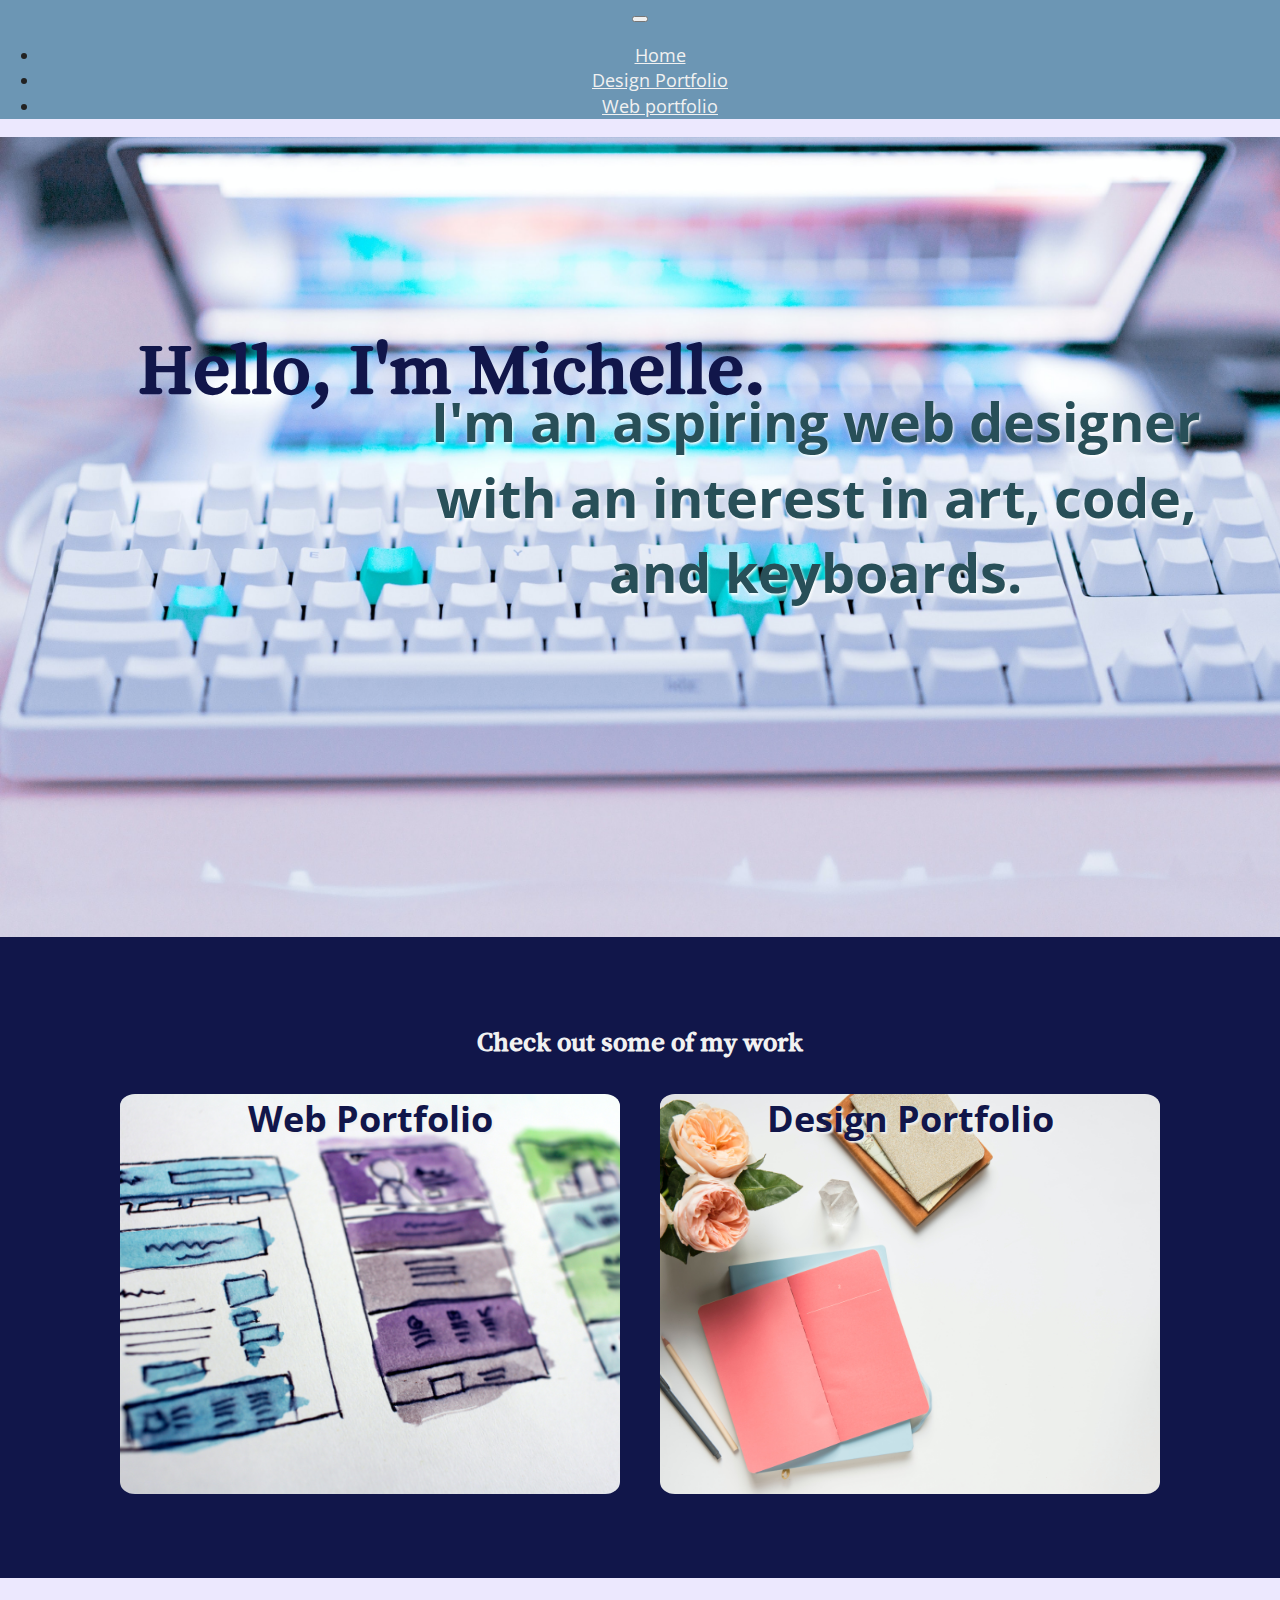
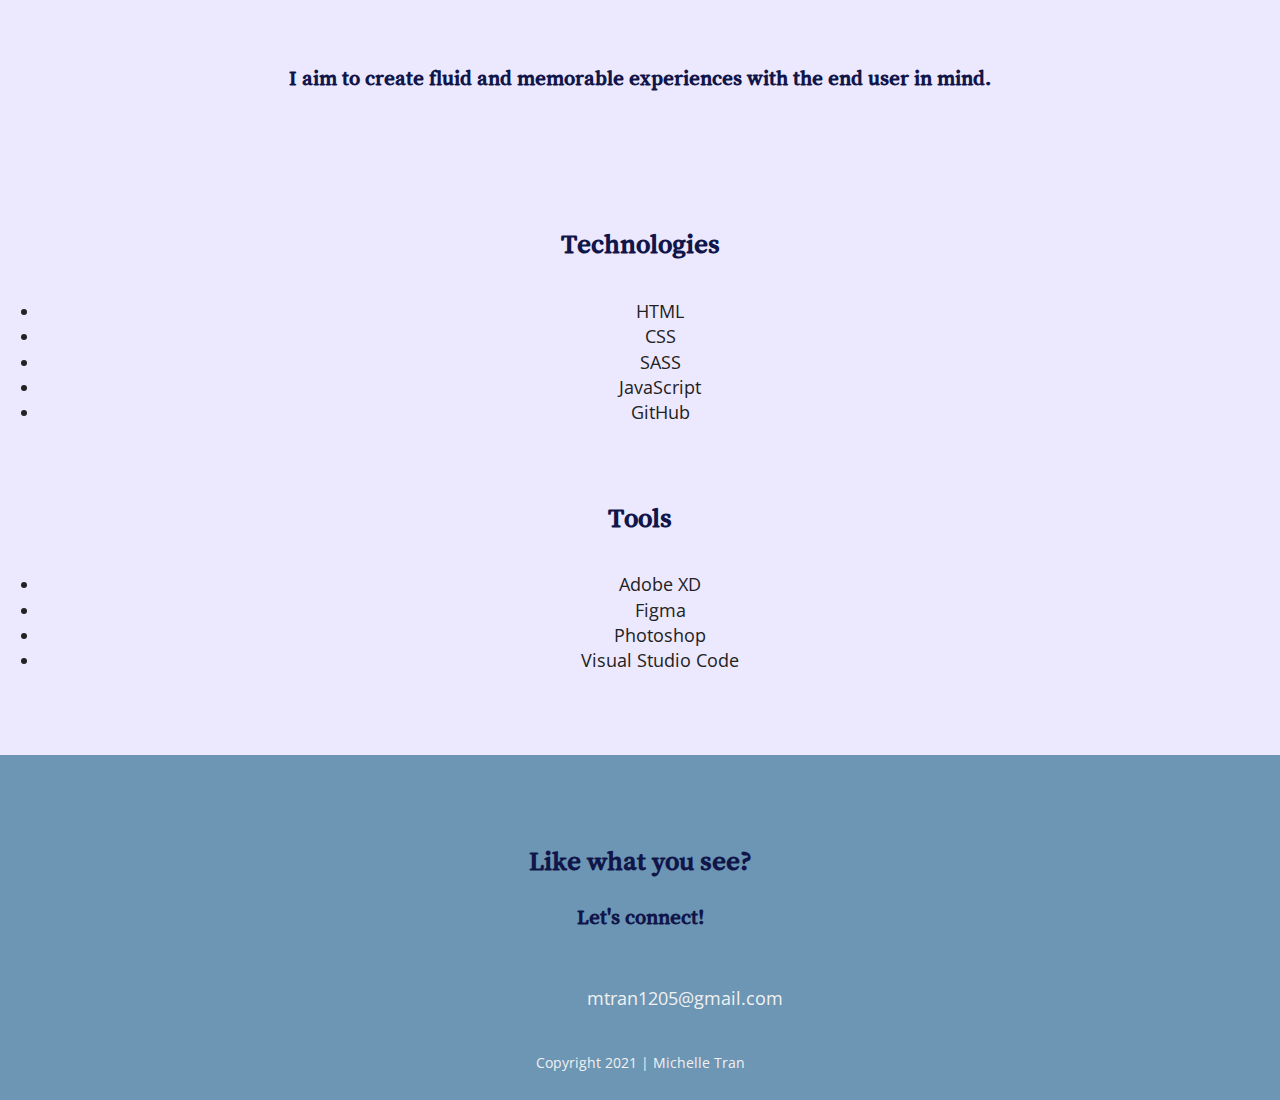
==== commit 318c94da: "Made changes to the about me section" ====
--- a/index.html
+++ b/index.html
@@ -45,7 +45,7 @@
     <!-- Nav bar -->
     <nav
       class="navbar navbar-expand-lg navbar-light"
-      style="background-color: #6c96b4;"
+      style="background-color: #6c96b4"
     >
       <div class="container-fluid">
         <a class="navbar-brand" href="#"></a>
@@ -66,13 +66,13 @@
               <a class="nav-link" href="index.html">Home</a>
             </li>
             <li class="nav-item">
-              <a class="nav-link" href="pages/web-page/index.html"
-                >Web portfolio</a
+              <a class="nav-link" href="pages/design-page/index.html"
+                >Design Portfolio</a
               >
             </li>
             <li class="nav-item">
-              <a class="nav-link" href="pages/design-page/index.html"
-                >Design Portfolio</a
+              <a class="nav-link" href="pages/web-page/index.html"
+                >Web portfolio</a
               >
             </li>
           </ul>
@@ -85,50 +85,11 @@
       <div class="hero-area">
         <h1>Hello, I'm Michelle.</h1>
         <h3 class="description">
-          I'm an aspiring web developer with an interest in art, design, and
+          I'm an aspiring web designer with an interest in art, code, and
           keyboards.
         </h3>
       </div>
     </header>
-
-    <div class="about container">
-      <h2 class="about-title">
-        About <br />
-        <span>Me</span>
-      </h2>
-      <hr />
-      <p class="about-description">
-        After working at an arcade for 5 years, I decided to start a career in
-        web development. I am highly adaptable and believe that practice makes
-        perfect in order to be a quick learner. I strive to create aesthetically
-        pleasing designs in my art and applications while thinking of the user
-        experience to easily navigate through each page to find what they need.
-        When I'm not coding or designing, I enjoy playing video games, planning
-        my next art project, and planning my next custom keyboard build.
-      </p>
-      <div class="skills">
-        <div class="core-skills">
-          <h4>Here are some of my core skills</h4>
-          <ul>
-            <li>HTML</li>
-            <li>CSS</li>
-            <li>SASS</li>
-            <li>JavaScript</li>
-            <li>GitHub</li>
-          </ul>
-        </div>
-        <div class="learn">
-          <h4>Here are skills I would love to expand on</h4>
-          <ul>
-            <li>React</li>
-            <li>Node.js</li>
-            <li>Python</li>
-            <li>Django</li>
-            <li>WordPress</li>
-          </ul>
-        </div>
-      </div>
-    </div>
 
     <!-- Button navigations to portfolios -->
     <div class="portfolio-redirect">
@@ -137,15 +98,15 @@
       <div class="mobile-buttons">
         <a
           class="btn btn-primary"
+          href="pages/design-page/index.html"
+          role="button"
+          >Design Portfolio</a
+        >
+        <a
+          class="btn btn-primary"
           href="pages/web-page/index.html"
           role="button"
           >Web Portfolio</a
-        >
-        <a
-          class="btn btn-primary"
-          href="pages/design-page/index.html"
-          role="button"
-          >Design Portfolio</a
         >
       </div>
       <!-- tablet and above -->
@@ -157,6 +118,51 @@
           ><div class="design">Design Portfolio</div></a
         >
       </div>
+    </div>
+
+    <div class="about container">
+      <div class="about-header">
+        <h3>I aim to create fluid and memorable experiences with the end user in mind.</h3>
+      </div>
+        <div class="row">
+          <div class="col-sm-6">
+            <div class="card">
+              <div class="card-body text-center">
+                <h4 class="card-title"><i class="fas fa-laptop-code"></i>
+                <br>
+                Technologies
+                </h4>
+                <p class="card-text">
+                  <ul class="list-group list-group-flush">
+                    <li class="list-group-item">HTML</li>
+                    <li class="list-group-item">CSS</li>
+                    <li class="list-group-item">SASS</li>
+                    <li class="list-group-item">JavaScript</li>
+                    <li class="list-group-item">GitHub</li>
+                  </ul>
+                </p>
+              </div>
+            </div>
+          </div>
+          <div class="col-sm-6">
+            <div class="card text-center">
+              <div class="card-body">
+                <h4 class="card-title"><i class="fas fa-pen"></i>
+                <br>
+                Tools
+                </h4>
+                <p class="card-text">
+                  <ul class="list-group list-group-flush">
+                    <li class="list-group-item">Adobe XD</li>
+                    <li class="list-group-item">Figma</li>
+                    <li class="list-group-item">Photoshop</li>
+                    <li class="list-group-item">Visual Studio Code</li>
+                  </ul>
+                </p>
+              </div>
+            </div>
+          </div>
+        </div>
     </div>
 
     <!-- Footer -->
--- a/css/main.css
+++ b/css/main.css
@@ -132,40 +132,15 @@
 
 /* ABOUT ME STYLES */
 .about {
-  padding: 15px;
-  display: flex;
-  justify-content: space-evenly;
-  align-items: center;
-  flex-direction: column;
-  text-align: left;
-}
-
-.about-title {
-  font-size: 2.5em;
-  margin-left: -35%;
-}
-
-.about-title span {
-  margin-left: 85%;
-}
-
-.about-description {
-  padding-left: 10px;
-}
-
-.about hr {
-  width: 100%;
-  background-color: #11164A;
-  border: 6px solid #11164A;
-  border-radius: 4px;;
-}
-
-.skills ul li {
-  list-style-type: none;
-}
-
-.skills h4 {
-  border-bottom: 2px solid #11164A;
+  padding-top: 5%;
+  padding-bottom: 5%;
+}
+.about-header {
+  padding-bottom: 3%;
+}
+
+.about h4 {
+  font-size: 1.5em;
 }
 
 /* PORTFOLIO REDIRECT */
@@ -183,56 +158,10 @@
   display: none;
 }
 
-/* PORTFOLIO ITEM STYLES */
-.portfolio-item {
-  display: flex;
-  flex-direction: column;
-  padding: 10px;
-}
-
-.portfolio-item h4 {
-  font-size: 1.5em;
-  border-bottom: 3px solid #11164A;
-  text-align: left;
-}
-
-.portfolio-item-description {
-  text-align: left;
-}
-
-.carousel-inner > .carousel-item {
-  background-color:#f1f1f1;
-  height: 300px;
-}
-
-.carousel-inner > .carousel-item > img {
-  position: absolute;
-  top: 15%;
-  max-height: 300px;
-  width: auto;
-}
-
-.portfolio-item-info ul li{
-  text-align: left;
-}
-
-.modal-body img {
-  width: 100%;
-  height: auto;
-}
-
-a.btn.btn-primary {
-  background-color: #11164A;
+.mobile-buttons a.btn.btn-primary {
+  background-color: #ECE8FE;
   border-style: none;
-}
-
-button.btn.btn-primary {
-  background-color: #11164A;
-  border-style: none;
-}
-
-.bg-primary {
-  background-color: #11164A!important;
+  color: #11164A;
 }
 
 /* FOOTER STYLES */
@@ -263,15 +192,87 @@
 
 .copyright {
   font-size: 0.8em;
-  margin-top: 20%;
+  margin-top: 20px;
 }
 
 /* ----------- Tablets larger than 768px wide ----------- */
 @media (min-width: 768px) {
+  header {
+    background: url("../img/hero-image.jpg");
+    background-size: cover;
+    background-position: center;
+    margin: 0 auto;
+    height: 500px;
+  }
+  
+  header .hero-area h1 {
+    font-size: 2.5em;
+    position: absolute;
+    top: 25%;
+    padding-left: 10px;
+  }
+  
+  header .hero-area h3 {
+    font-size: 1.5em;
+    position: absolute;
+    bottom: 48%;
+    padding: 10px;
+    font-family: 'Open Sans', sans-serif;
+    color: #284f58;
+    text-shadow: 1px 2px 3px #ffffff;
+  }
 
   /* ABOUT STYLES */
-  .about hr {
+  
+
+   /* PORTFOLIO REDIRECT */
+   .portfolio-redirect {
+    padding: 5% 0 5% 0;
+    background-color: #11164A;
+  }
+  
+  .portfolio-redirect h2 {
+    color: #f1f1f1;
+    margin-bottom: 1%;
+  }
+
+  .mobile-buttons {
     display: none;
+  }
+
+  .portfolio-redirect .thumbnails {
+    display: flex;
+    justify-content: center;
+    align-items: center;
+  }
+
+  .portfolio-redirect .thumbnails a {
+    text-decoration: none;
+    padding: 20px;
+    font-size: 2em;
+    color: #11164A;
+    font-weight: bold;
+    text-shadow: 2px 2px 2px #f1f1f1;
+  }
+
+  .thumbnails .web {
+    background: url("../img/web-image.jpg");
+    background-size: cover;
+    background-position: center;
+    margin: 0 auto;
+    height: 200px;
+    width: 300px;
+    border-radius: 3%;
+  }
+
+  .thumbnails .design {
+    background: url("../img/design-image.jpg");
+    background-size: cover;
+    background-position: center;
+    margin: 0 auto;
+    height: 200px;
+    width: 300px;
+    border-radius: 3%;
   }
 }
 
@@ -302,107 +303,22 @@
   }
 
   /* ABOUT STYLES */
-  .about {
-    padding: 15px;
-    display: flex;
-    justify-content: space-evenly;
-    align-items: center;
-    flex-direction: row;
-  }
   
-  .about-description {
-    width: 33%;
-  }
-
-  .about-title {
-    font-size: 2.5em;
-    margin-left: -10%;
-  }
-  
-  .about-title span {
-    margin-left: 95%;
-  }
 
   /* PORTFOLIO REDIRECT */
-  .portfolio-redirect {
-    padding: 5% 0 5% 0;
-    background-color: #11164A;
-  }
-  
-  .portfolio-redirect h2 {
-    color: #f1f1f1;
-    margin-bottom: 1%;
-  }
-
-  .mobile-buttons {
-    display: none;
-  }
-
-  .portfolio-redirect .thumbnails {
-    display: flex;
-    justify-content: center;
-    align-items: center;
-  }
-
-  .portfolio-redirect .thumbnails a {
-    text-decoration: none;
-    padding: 20px;
-    font-size: 2em;
-    color: #11164A;
-    font-weight: bold;
-  }
-
   .portfolio-redirect .thumbnails a:hover {
     opacity: 75%;
     color: #1f1f1f;
   }
 
   .thumbnails .web {
-    background: url("../img/web-image.jpg");
-    background-size: cover;
-    background-position: center;
-    margin: 0 auto;
     height: 400px;
     width: 500px;
-    border-radius: 3%;
   }
 
   .thumbnails .design {
-    background: url("../img/design-image.jpg");
-    background-size: cover;
-    background-position: center;
-    margin: 0 auto;
     height: 400px;
     width: 500px;
-    border-radius: 3%;
-  }
-
-  /* PORTFOLIO ITEMS */
-  .portfolio-item-content {
-    display: flex;
-    flex-direction: row;
-  }
-
-  .portfolio-item-content .portfolio-item-images,
-  .portfolio-item-info {
-    width: 50%;
-    padding: 15px;
-  }
-
-  .carousel-inner > .carousel-item {
-    background-color:#f1f1f1;
-    height: 500px;
-  }
-  
-  .carousel-inner > .carousel-item > img {
-    position: absolute;
-    max-height: 500px;
-    width: auto;
-  }
-
-  .modal-content {
-    width: 800px;
-    height: auto;
   }
 
   /* FOOTER STYLES */
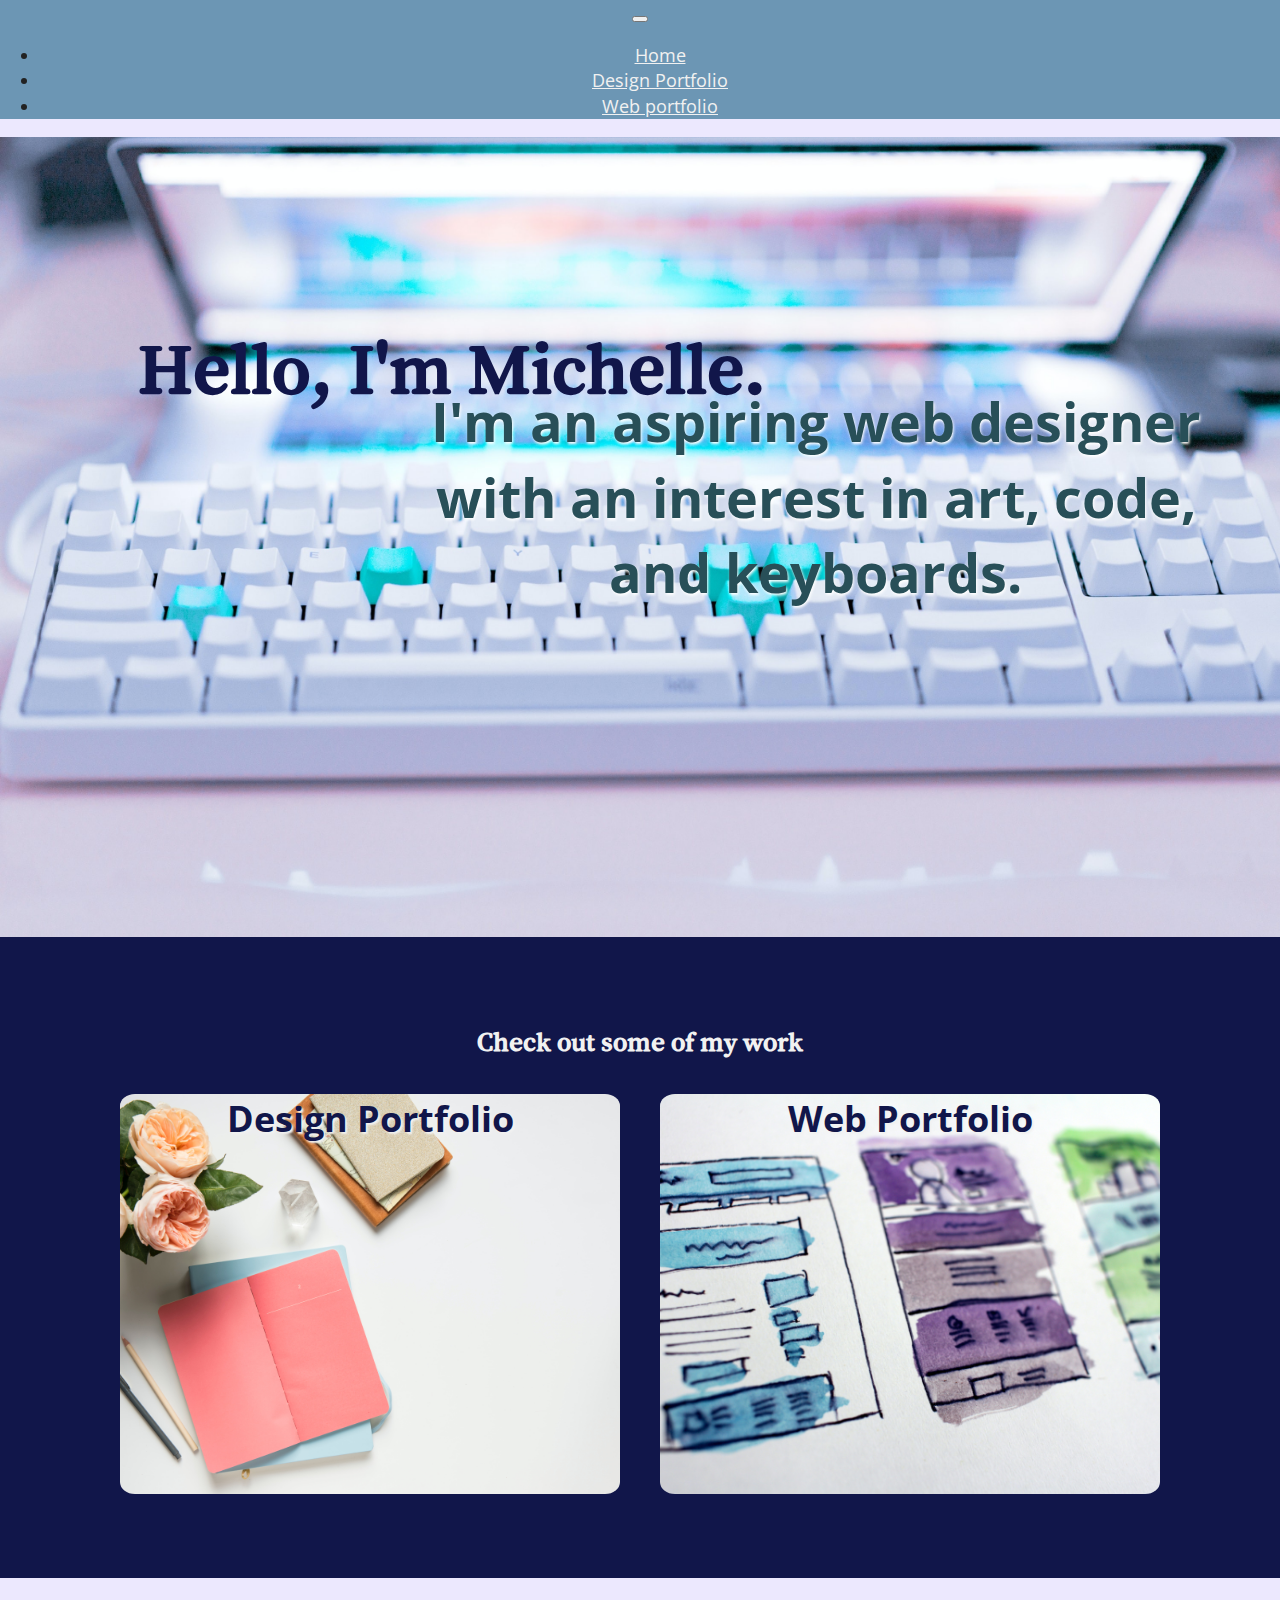
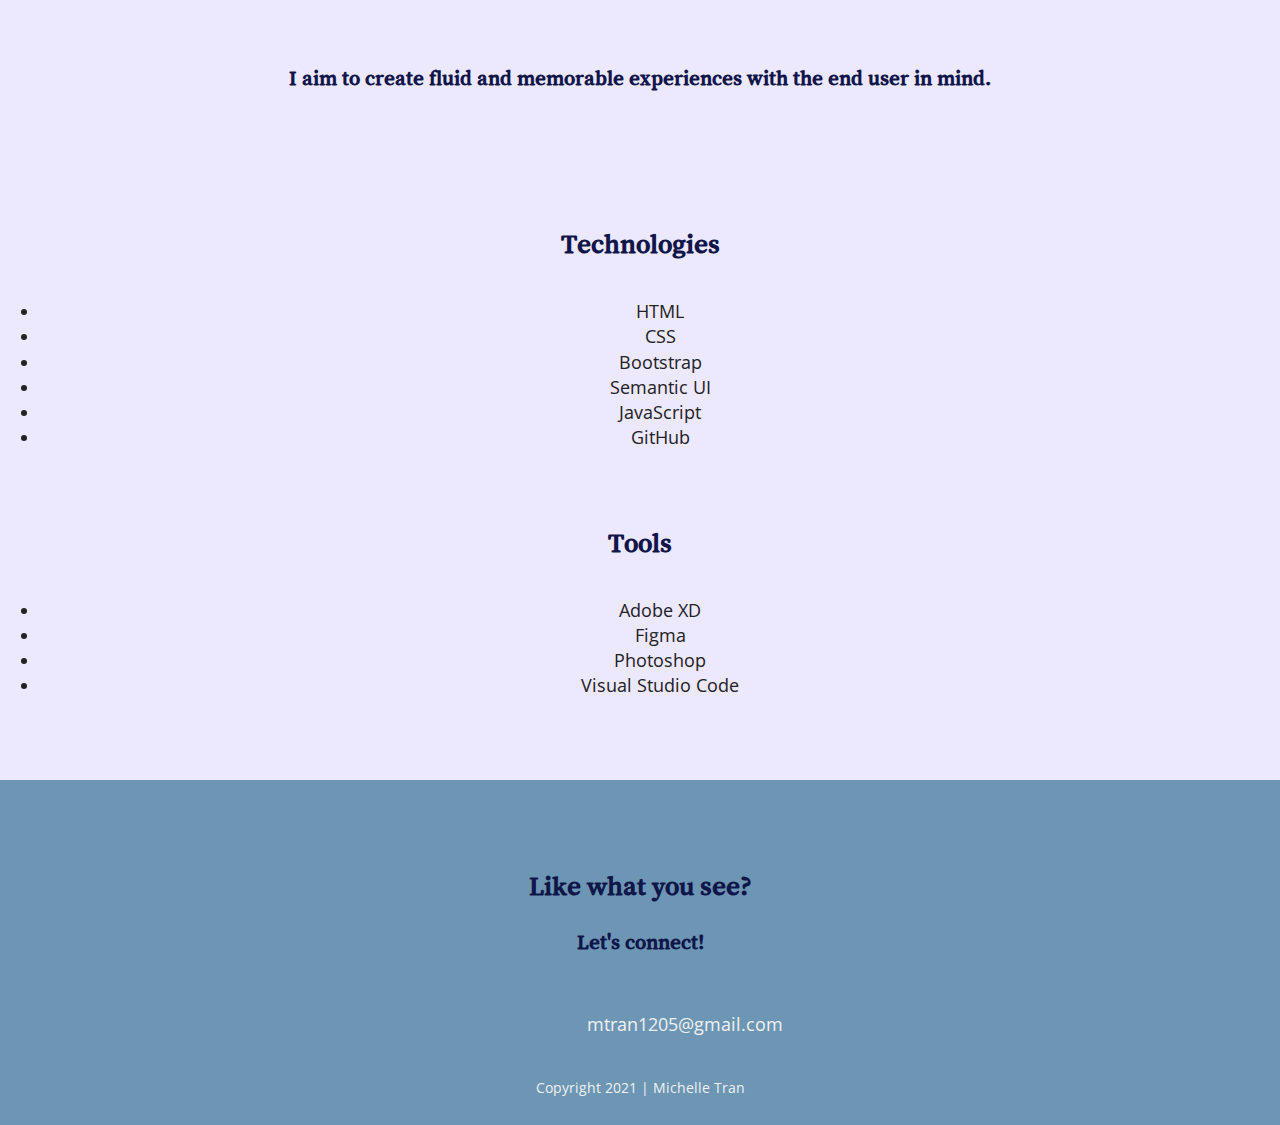
==== commit b59477bf: "Added content and style to the design portfolio page" ====
--- a/index.html
+++ b/index.html
@@ -111,11 +111,11 @@
       </div>
       <!-- tablet and above -->
       <div class="thumbnails">
+        <a href="pages/design-page/index.html"
+        ><div class="design">Design Portfolio</div></a
+      >
         <a href="pages/web-page/index.html"
           ><div class="web">Web Portfolio</div></a
-        >
-        <a href="pages/design-page/index.html"
-          ><div class="design">Design Portfolio</div></a
         >
       </div>
     </div>
@@ -136,7 +136,8 @@
                   <ul class="list-group list-group-flush">
                     <li class="list-group-item">HTML</li>
                     <li class="list-group-item">CSS</li>
-                    <li class="list-group-item">SASS</li>
+                    <li class="list-group-item">Bootstrap</li>
+                    <li class="list-group-item">Semantic UI</li>
                     <li class="list-group-item">JavaScript</li>
                     <li class="list-group-item">GitHub</li>
                   </ul>
